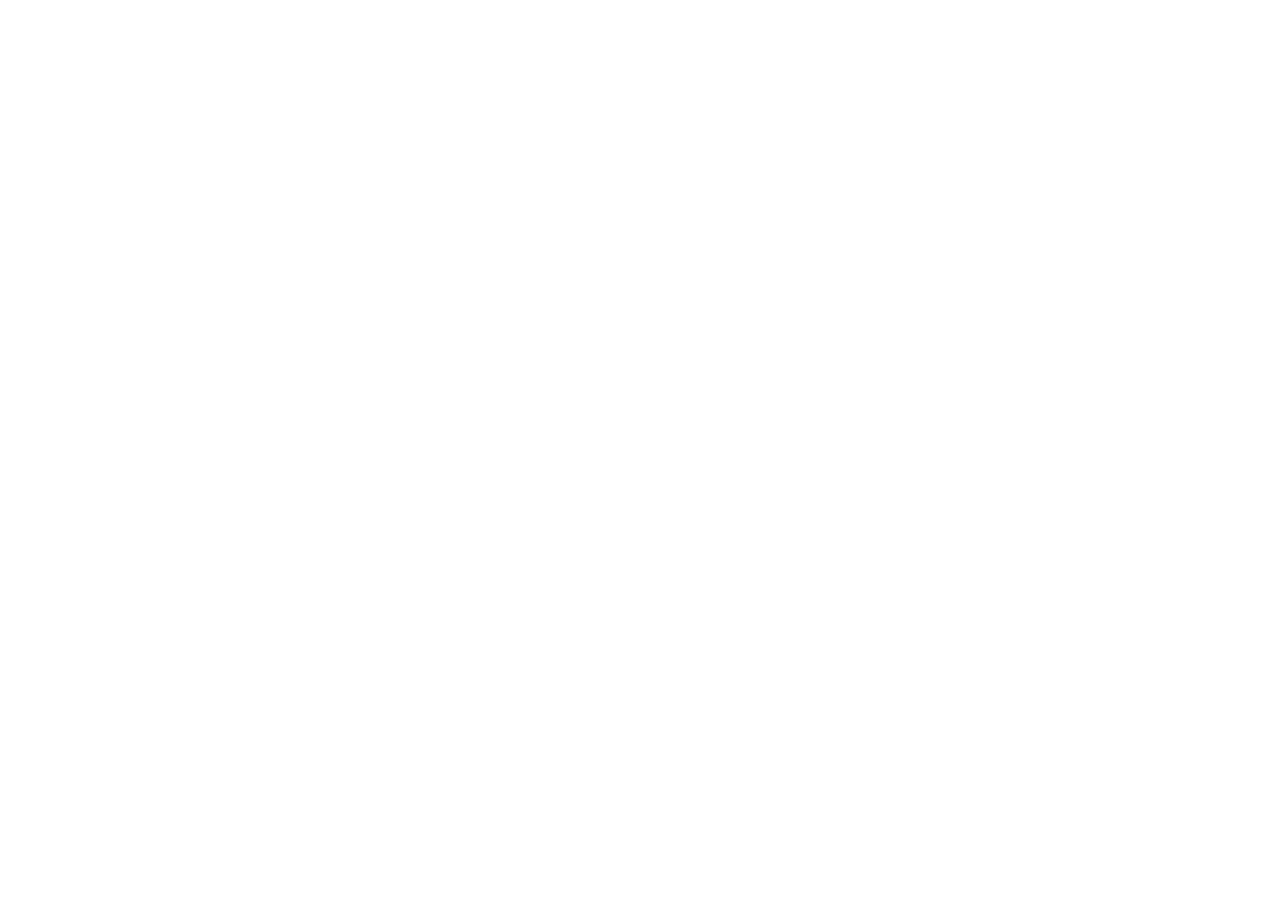
==== index.html @ adc669c1 "act" ====
<!DOCTYPE html>
<html lang="en">
<head>
    <meta charset="UTF-8">
    <meta name="viewport" content="width=device-width, initial-scale=1.0">
    <meta http-equiv="X-UA-Compatible" content="ie=edge">
    <title>Document</title>
</head>
<body>
    
</body>
</html>
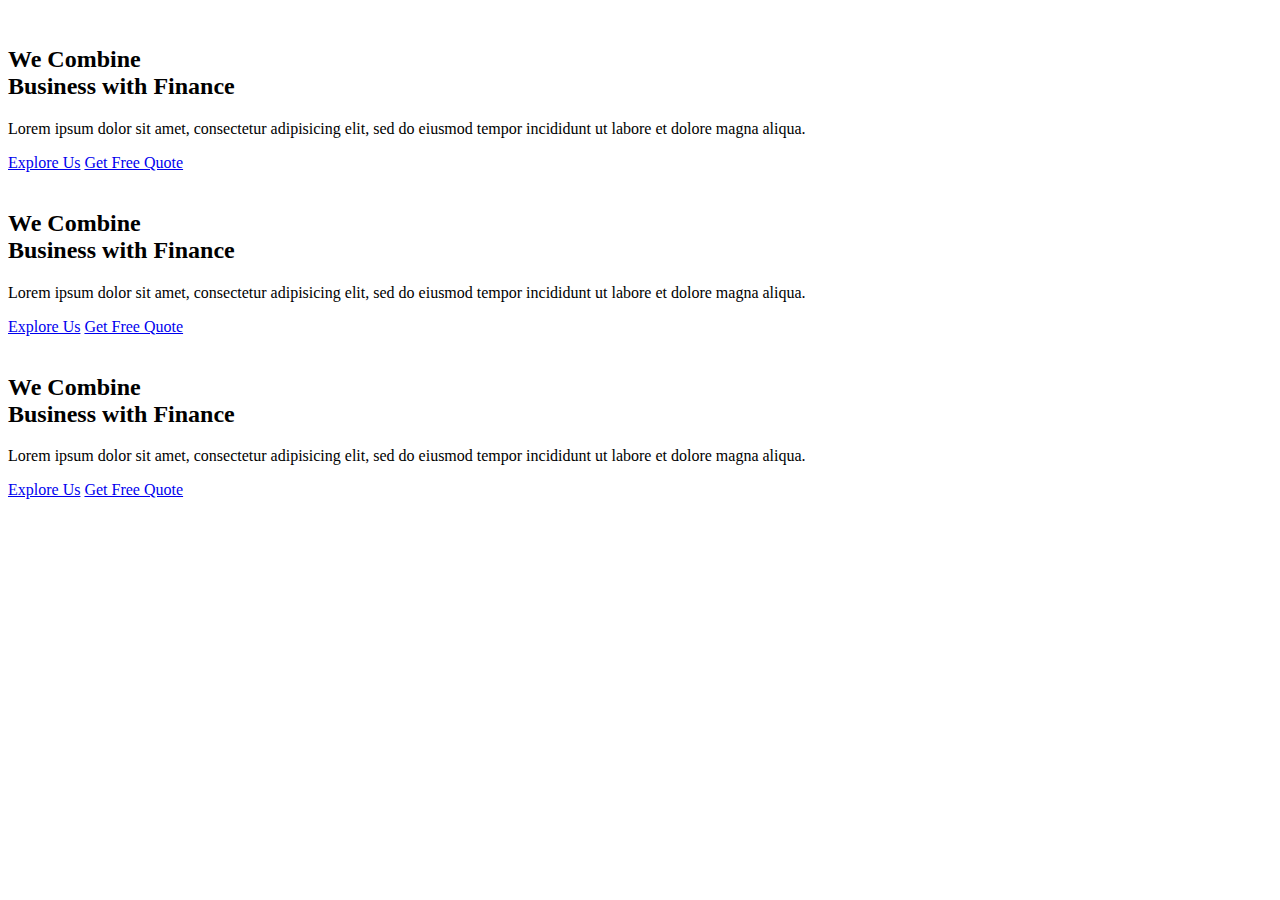
==== commit 7da65a5c: "Act" ====
--- a/index.html
+++ b/index.html
@@ -7,6 +7,59 @@
     <title>Document</title>
 </head>
 <body>
-    
+    <section class="home_banner_area">
+        <div class="swiper-container">
+            <div class="swiper-wrapper">
+                <div class="swiper-slide"><img src="img/slider/slider-1.jpg" alt="">
+                    <div class="slider_text_inner">
+                        <div class="container">
+                            <div class="row">
+                                <div class="col-lg-7">
+                                    <div class="slider_text">
+                                        <h2>We Combine <br />Business with Finance</h2>
+                                        <p>Lorem ipsum dolor sit amet, consectetur adipisicing elit, sed do eiusmod tempor incididunt ut labore et dolore magna aliqua.</p>
+                                        <a class="banner_btn" href="#">Explore Us</a>
+                                        <a class="banner_btn2" href="#">Get Free Quote</a>
+                                    </div>
+                                </div>
+                            </div>
+                        </div>
+                    </div>
+                </div>
+                <div class="swiper-slide"><img src="img/slider/slider-1.jpg" alt="">
+                    <div class="slider_text_inner">
+                        <div class="container">
+                            <div class="row">
+                                <div class="col-lg-7">
+                                    <div class="slider_text">
+                                        <h2>We Combine <br />Business with Finance</h2>
+                                        <p>Lorem ipsum dolor sit amet, consectetur adipisicing elit, sed do eiusmod tempor incididunt ut labore et dolore magna aliqua.</p>
+                                        <a class="banner_btn" href="#">Explore Us</a>
+                                        <a class="banner_btn2" href="#">Get Free Quote</a>
+                                    </div>
+                                </div>
+                            </div>
+                        </div>
+                    </div>
+                </div>
+                <div class="swiper-slide"><img src="img/slider/slider-1.jpg" alt="">
+                    <div class="slider_text_inner">
+                        <div class="container">
+                            <div class="row">
+                                <div class="col-lg-7">
+                                    <div class="slider_text">
+                                        <h2>We Combine <br />Business with Finance</h2>
+                                        <p>Lorem ipsum dolor sit amet, consectetur adipisicing elit, sed do eiusmod tempor incididunt ut labore et dolore magna aliqua.</p>
+                                        <a class="banner_btn" href="#">Explore Us</a>
+                                        <a class="banner_btn2" href="#">Get Free Quote</a>
+                                    </div>
+                                </div>
+                            </div>
+                        </div>
+                    </div>
+                </div>
+            </div>
+        </div>
+    </section>
 </body>
 </html>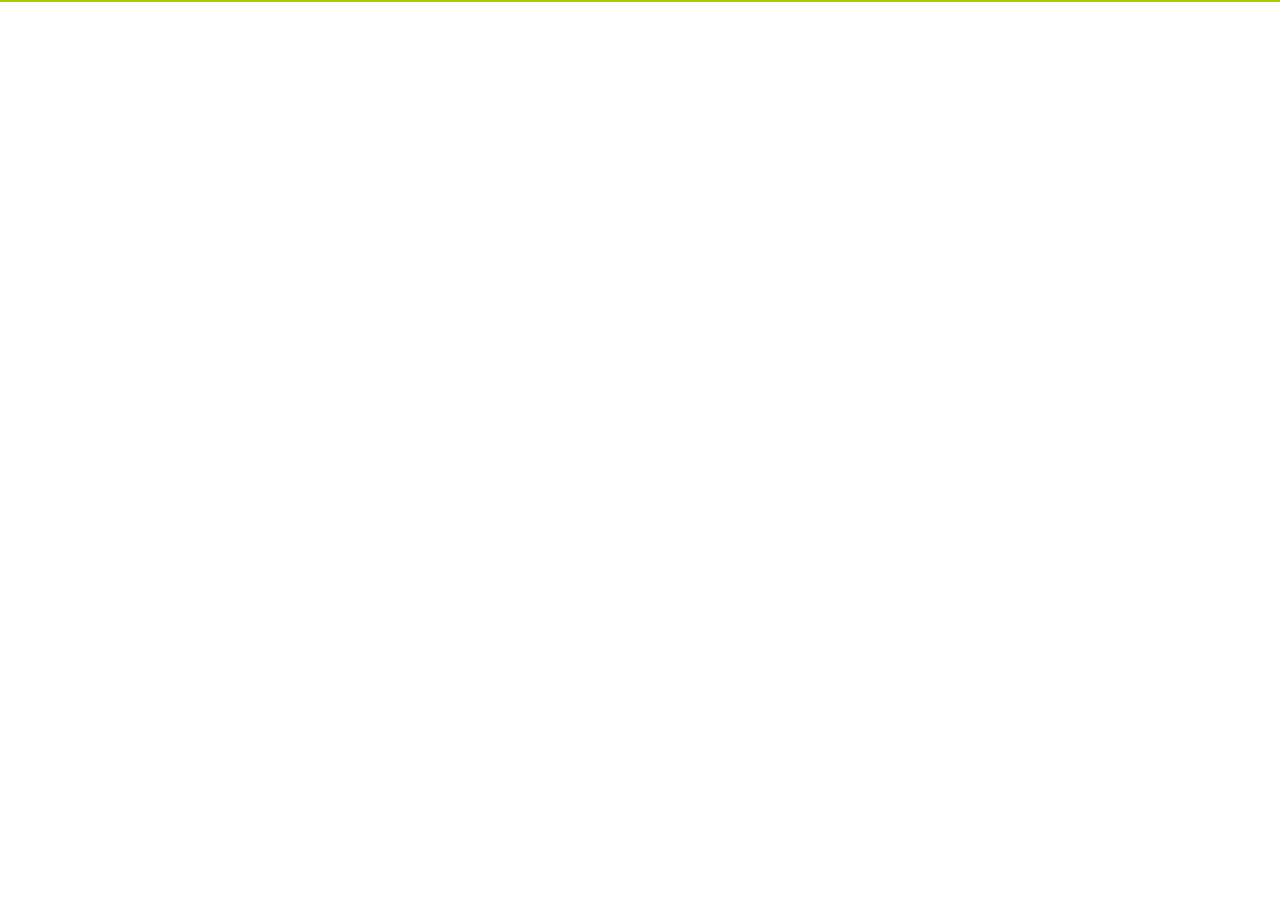
==== commit d934d086: "act" ====
--- a/index.html
+++ b/index.html
@@ -1,11 +1,23 @@
-<!DOCTYPE html>
+<!doctype html>
 <html lang="en">
-<head>
-    <meta charset="UTF-8">
-    <meta name="viewport" content="width=device-width, initial-scale=1.0">
-    <meta http-equiv="X-UA-Compatible" content="ie=edge">
-    <title>Document</title>
-</head>
+    <head>
+        <meta charset="utf-8">
+        <meta name="viewport" content="width=device-width, initial-scale=1, shrink-to-fit=no">
+        <link rel="icon" href="img/favicon.png" type="image/png">
+        <title>Landing</title>
+        <!-- Bootstrap CSS -->
+        <link rel="stylesheet" href="css/bootstrap.css">
+        <link rel="stylesheet" href="vendors/linericon/style.css">
+        <link rel="stylesheet" href="css/font-awesome.min.css">
+        <link rel="stylesheet" href="vendors/owl-carousel/owl.carousel.min.css">
+        <link rel="stylesheet" href="vendors/lightbox/simpleLightbox.css">
+        <link rel="stylesheet" href="vendors/nice-select/css/nice-select.css">
+        <link rel="stylesheet" href="vendors/animate-css/animate.css">
+        <link rel="stylesheet" href="vendors/swiper/css/swiper.min.css">
+        <!-- main css -->
+        <link rel="stylesheet" href="css/style.css">
+        <link rel="stylesheet" href="css/responsive.css">
+    </head>
 <body>
     <section class="home_banner_area">
         <div class="swiper-container">
@@ -62,4 +74,23 @@
         </div>
     </section>
 </body>
+<footer>
+
+</footer>
+        <script src="js/jquery-3.2.1.min.js"></script>
+        <script src="js/popper.js"></script>
+        <script src="js/bootstrap.min.js"></script>
+        <script src="js/stellar.js"></script>
+        <script src="vendors/lightbox/simpleLightbox.min.js"></script>
+        <script src="vendors/nice-select/js/jquery.nice-select.min.js"></script>
+        <script src="vendors/isotope/imagesloaded.pkgd.min.js"></script>
+        <script src="vendors/isotope/isotope-min.js"></script>
+        <script src="vendors/owl-carousel/owl.carousel.min.js"></script>
+        <script src="js/jquery.ajaxchimp.min.js"></script>
+        <script src="vendors/counter-up/jquery.waypoints.min.js"></script>
+        <script src="vendors/counter-up/jquery.counterup.js"></script>
+        <script src="js/mail-script.js"></script>
+        <script src="vendors/popup/jquery.magnific-popup.min.js"></script>
+        <script src="vendors/swiper/js/swiper.min.js"></script>
+        <script src="js/theme.js"></script>
 </html>--- a/vendors/linericon/style.css
+++ b/vendors/linericon/style.css
@@ -0,0 +1,536 @@
+@font-face {
+	font-family: 'Linearicons-Free';
+	src:url('fonts/Linearicons-Free.eot?w118d');
+	src:url('fonts/Linearicons-Free.eot?#iefixw118d') format('embedded-opentype'),
+		url('fonts/Linearicons-Free.woff2?w118d') format('woff2'),
+		url('fonts/Linearicons-Free.woff?w118d') format('woff'),
+		url('fonts/Linearicons-Free.ttf?w118d') format('truetype'),
+		url('fonts/Linearicons-Free.svg?w118d#Linearicons-Free') format('svg');
+	font-weight: normal;
+	font-style: normal;
+}
+
+.lnr {
+	font-family: 'Linearicons-Free';
+	speak: none;
+	font-style: normal;
+	font-weight: normal;
+	font-variant: normal;
+	text-transform: none;
+	line-height: 1;
+
+	/* Better Font Rendering =========== */
+	-webkit-font-smoothing: antialiased;
+	-moz-osx-font-smoothing: grayscale;
+}
+
+.lnr-home:before {
+	content: "\e800";
+}
+.lnr-apartment:before {
+	content: "\e801";
+}
+.lnr-pencil:before {
+	content: "\e802";
+}
+.lnr-magic-wand:before {
+	content: "\e803";
+}
+.lnr-drop:before {
+	content: "\e804";
+}
+.lnr-lighter:before {
+	content: "\e805";
+}
+.lnr-poop:before {
+	content: "\e806";
+}
+.lnr-sun:before {
+	content: "\e807";
+}
+.lnr-moon:before {
+	content: "\e808";
+}
+.lnr-cloud:before {
+	content: "\e809";
+}
+.lnr-cloud-upload:before {
+	content: "\e80a";
+}
+.lnr-cloud-download:before {
+	content: "\e80b";
+}
+.lnr-cloud-sync:before {
+	content: "\e80c";
+}
+.lnr-cloud-check:before {
+	content: "\e80d";
+}
+.lnr-database:before {
+	content: "\e80e";
+}
+.lnr-lock:before {
+	content: "\e80f";
+}
+.lnr-cog:before {
+	content: "\e810";
+}
+.lnr-trash:before {
+	content: "\e811";
+}
+.lnr-dice:before {
+	content: "\e812";
+}
+.lnr-heart:before {
+	content: "\e813";
+}
+.lnr-star:before {
+	content: "\e814";
+}
+.lnr-star-half:before {
+	content: "\e815";
+}
+.lnr-star-empty:before {
+	content: "\e816";
+}
+.lnr-flag:before {
+	content: "\e817";
+}
+.lnr-envelope:before {
+	content: "\e818";
+}
+.lnr-paperclip:before {
+	content: "\e819";
+}
+.lnr-inbox:before {
+	content: "\e81a";
+}
+.lnr-eye:before {
+	content: "\e81b";
+}
+.lnr-printer:before {
+	content: "\e81c";
+}
+.lnr-file-empty:before {
+	content: "\e81d";
+}
+.lnr-file-add:before {
+	content: "\e81e";
+}
+.lnr-enter:before {
+	content: "\e81f";
+}
+.lnr-exit:before {
+	content: "\e820";
+}
+.lnr-graduation-hat:before {
+	content: "\e821";
+}
+.lnr-license:before {
+	content: "\e822";
+}
+.lnr-music-note:before {
+	content: "\e823";
+}
+.lnr-film-play:before {
+	content: "\e824";
+}
+.lnr-camera-video:before {
+	content: "\e825";
+}
+.lnr-camera:before {
+	content: "\e826";
+}
+.lnr-picture:before {
+	content: "\e827";
+}
+.lnr-book:before {
+	content: "\e828";
+}
+.lnr-bookmark:before {
+	content: "\e829";
+}
+.lnr-user:before {
+	content: "\e82a";
+}
+.lnr-users:before {
+	content: "\e82b";
+}
+.lnr-shirt:before {
+	content: "\e82c";
+}
+.lnr-store:before {
+	content: "\e82d";
+}
+.lnr-cart:before {
+	content: "\e82e";
+}
+.lnr-tag:before {
+	content: "\e82f";
+}
+.lnr-phone-handset:before {
+	content: "\e830";
+}
+.lnr-phone:before {
+	content: "\e831";
+}
+.lnr-pushpin:before {
+	content: "\e832";
+}
+.lnr-map-marker:before {
+	content: "\e833";
+}
+.lnr-map:before {
+	content: "\e834";
+}
+.lnr-location:before {
+	content: "\e835";
+}
+.lnr-calendar-full:before {
+	content: "\e836";
+}
+.lnr-keyboard:before {
+	content: "\e837";
+}
+.lnr-spell-check:before {
+	content: "\e838";
+}
+.lnr-screen:before {
+	content: "\e839";
+}
+.lnr-smartphone:before {
+	content: "\e83a";
+}
+.lnr-tablet:before {
+	content: "\e83b";
+}
+.lnr-laptop:before {
+	content: "\e83c";
+}
+.lnr-laptop-phone:before {
+	content: "\e83d";
+}
+.lnr-power-switch:before {
+	content: "\e83e";
+}
+.lnr-bubble:before {
+	content: "\e83f";
+}
+.lnr-heart-pulse:before {
+	content: "\e840";
+}
+.lnr-construction:before {
+	content: "\e841";
+}
+.lnr-pie-chart:before {
+	content: "\e842";
+}
+.lnr-chart-bars:before {
+	content: "\e843";
+}
+.lnr-gift:before {
+	content: "\e844";
+}
+.lnr-diamond:before {
+	content: "\e845";
+}
+.lnr-linearicons:before {
+	content: "\e846";
+}
+.lnr-dinner:before {
+	content: "\e847";
+}
+.lnr-coffee-cup:before {
+	content: "\e848";
+}
+.lnr-leaf:before {
+	content: "\e849";
+}
+.lnr-paw:before {
+	content: "\e84a";
+}
+.lnr-rocket:before {
+	content: "\e84b";
+}
+.lnr-briefcase:before {
+	content: "\e84c";
+}
+.lnr-bus:before {
+	content: "\e84d";
+}
+.lnr-car:before {
+	content: "\e84e";
+}
+.lnr-train:before {
+	content: "\e84f";
+}
+.lnr-bicycle:before {
+	content: "\e850";
+}
+.lnr-wheelchair:before {
+	content: "\e851";
+}
+.lnr-select:before {
+	content: "\e852";
+}
+.lnr-earth:before {
+	content: "\e853";
+}
+.lnr-smile:before {
+	content: "\e854";
+}
+.lnr-sad:before {
+	content: "\e855";
+}
+.lnr-neutral:before {
+	content: "\e856";
+}
+.lnr-mustache:before {
+	content: "\e857";
+}
+.lnr-alarm:before {
+	content: "\e858";
+}
+.lnr-bullhorn:before {
+	content: "\e859";
+}
+.lnr-volume-high:before {
+	content: "\e85a";
+}
+.lnr-volume-medium:before {
+	content: "\e85b";
+}
+.lnr-volume-low:before {
+	content: "\e85c";
+}
+.lnr-volume:before {
+	content: "\e85d";
+}
+.lnr-mic:before {
+	content: "\e85e";
+}
+.lnr-hourglass:before {
+	content: "\e85f";
+}
+.lnr-undo:before {
+	content: "\e860";
+}
+.lnr-redo:before {
+	content: "\e861";
+}
+.lnr-sync:before {
+	content: "\e862";
+}
+.lnr-history:before {
+	content: "\e863";
+}
+.lnr-clock:before {
+	content: "\e864";
+}
+.lnr-download:before {
+	content: "\e865";
+}
+.lnr-upload:before {
+	content: "\e866";
+}
+.lnr-enter-down:before {
+	content: "\e867";
+}
+.lnr-exit-up:before {
+	content: "\e868";
+}
+.lnr-bug:before {
+	content: "\e869";
+}
+.lnr-code:before {
+	content: "\e86a";
+}
+.lnr-link:before {
+	content: "\e86b";
+}
+.lnr-unlink:before {
+	content: "\e86c";
+}
+.lnr-thumbs-up:before {
+	content: "\e86d";
+}
+.lnr-thumbs-down:before {
+	content: "\e86e";
+}
+.lnr-magnifier:before {
+	content: "\e86f";
+}
+.lnr-cross:before {
+	content: "\e870";
+}
+.lnr-menu:before {
+	content: "\e871";
+}
+.lnr-list:before {
+	content: "\e872";
+}
+.lnr-chevron-up:before {
+	content: "\e873";
+}
+.lnr-chevron-down:before {
+	content: "\e874";
+}
+.lnr-chevron-left:before {
+	content: "\e875";
+}
+.lnr-chevron-right:before {
+	content: "\e876";
+}
+.lnr-arrow-up:before {
+	content: "\e877";
+}
+.lnr-arrow-down:before {
+	content: "\e878";
+}
+.lnr-arrow-left:before {
+	content: "\e879";
+}
+.lnr-arrow-right:before {
+	content: "\e87a";
+}
+.lnr-move:before {
+	content: "\e87b";
+}
+.lnr-warning:before {
+	content: "\e87c";
+}
+.lnr-question-circle:before {
+	content: "\e87d";
+}
+.lnr-menu-circle:before {
+	content: "\e87e";
+}
+.lnr-checkmark-circle:before {
+	content: "\e87f";
+}
+.lnr-cross-circle:before {
+	content: "\e880";
+}
+.lnr-plus-circle:before {
+	content: "\e881";
+}
+.lnr-circle-minus:before {
+	content: "\e882";
+}
+.lnr-arrow-up-circle:before {
+	content: "\e883";
+}
+.lnr-arrow-down-circle:before {
+	content: "\e884";
+}
+.lnr-arrow-left-circle:before {
+	content: "\e885";
+}
+.lnr-arrow-right-circle:before {
+	content: "\e886";
+}
+.lnr-chevron-up-circle:before {
+	content: "\e887";
+}
+.lnr-chevron-down-circle:before {
+	content: "\e888";
+}
+.lnr-chevron-left-circle:before {
+	content: "\e889";
+}
+.lnr-chevron-right-circle:before {
+	content: "\e88a";
+}
+.lnr-crop:before {
+	content: "\e88b";
+}
+.lnr-frame-expand:before {
+	content: "\e88c";
+}
+.lnr-frame-contract:before {
+	content: "\e88d";
+}
+.lnr-layers:before {
+	content: "\e88e";
+}
+.lnr-funnel:before {
+	content: "\e88f";
+}
+.lnr-text-format:before {
+	content: "\e890";
+}
+.lnr-text-format-remove:before {
+	content: "\e891";
+}
+.lnr-text-size:before {
+	content: "\e892";
+}
+.lnr-bold:before {
+	content: "\e893";
+}
+.lnr-italic:before {
+	content: "\e894";
+}
+.lnr-underline:before {
+	content: "\e895";
+}
+.lnr-strikethrough:before {
+	content: "\e896";
+}
+.lnr-highlight:before {
+	content: "\e897";
+}
+.lnr-text-align-left:before {
+	content: "\e898";
+}
+.lnr-text-align-center:before {
+	content: "\e899";
+}
+.lnr-text-align-right:before {
+	content: "\e89a";
+}
+.lnr-text-align-justify:before {
+	content: "\e89b";
+}
+.lnr-line-spacing:before {
+	content: "\e89c";
+}
+.lnr-indent-increase:before {
+	content: "\e89d";
+}
+.lnr-indent-decrease:before {
+	content: "\e89e";
+}
+.lnr-pilcrow:before {
+	content: "\e89f";
+}
+.lnr-direction-ltr:before {
+	content: "\e8a0";
+}
+.lnr-direction-rtl:before {
+	content: "\e8a1";
+}
+.lnr-page-break:before {
+	content: "\e8a2";
+}
+.lnr-sort-alpha-asc:before {
+	content: "\e8a3";
+}
+.lnr-sort-amount-asc:before {
+	content: "\e8a4";
+}
+.lnr-hand:before {
+	content: "\e8a5";
+}
+.lnr-pointer-up:before {
+	content: "\e8a6";
+}
+.lnr-pointer-right:before {
+	content: "\e8a7";
+}
+.lnr-pointer-down:before {
+	content: "\e8a8";
+}
+.lnr-pointer-left:before {
+	content: "\e8a9";
+}
--- a/vendors/lightbox/simpleLightbox.css
+++ b/vendors/lightbox/simpleLightbox.css
@@ -0,0 +1,296 @@
+.slbOverlay, .slbWrapOuter, .slbWrap {
+  position: fixed;
+  top: 0;
+  right: 0;
+  bottom: 0;
+  left: 0;
+}
+
+.slbOverlay {
+  overflow: hidden;
+  z-index: 2000;
+  background-color: #000;
+  opacity: 0.7;
+  filter: alpha(opacity=70);
+  -webkit-animation: slbOverlay 0.5s;
+  -moz-animation: slbOverlay 0.5s;
+  animation: slbOverlay 0.5s;
+}
+
+.slbWrapOuter {
+  overflow-x: hidden;
+  overflow-y: auto;
+  z-index: 2010;
+}
+
+.slbWrap {
+  position: absolute;
+  text-align: center;
+}
+
+.slbWrap:before {
+  content: "";
+  display: inline-block;
+  height: 100%;
+  vertical-align: middle;
+}
+
+.slbContentOuter {
+  display: inline-block;
+  vertical-align: middle;
+  margin: 0px auto;
+  padding: 0 1em;
+  box-sizing: border-box;
+  z-index: 2020;
+  text-align: left;
+  max-width: 100%;
+}
+
+.slbContentEl .slbContentOuter {
+  padding: 5em 1em;
+}
+
+.slbContent {
+  position: relative;
+}
+
+.slbContentEl .slbContent {
+  -webkit-animation: slbEnter 0.3s;
+  -moz-animation: slbEnter 0.3s;
+  animation: slbEnter 0.3s;
+  background-color: #fff;
+  box-shadow: 0 0.2em 1em rgba(0, 0, 0, 0.4);
+}
+
+.slbImageWrap {
+  -webkit-animation: slbEnter 0.3s;
+  -moz-animation: slbEnter 0.3s;
+  animation: slbEnter 0.3s;
+  position: relative;
+}
+
+.slbImageWrap:after {
+  content: "";
+  position: absolute;
+  left: 0;
+  right: 0;
+  top: 5em;
+  bottom: 5em;
+  display: block;
+  z-index: -1;
+  box-shadow: 0 0.2em 1em rgba(0, 0, 0, 0.6);
+  background-color: #FFF;
+}
+
+.slbImage {
+  width: auto;
+  max-width: 100%;
+  height: auto;
+  display: block;
+  line-height: 0;
+  box-sizing: border-box;
+  padding: 5em 0;
+  margin: 0 auto;
+}
+
+.slbCaption {
+  display: inline-block;
+  max-width: 100%;
+  overflow: hidden;
+  text-overflow: ellipsis;
+  white-space: nowrap;
+  word-wrap: normal;
+  font-size: 1.4em;
+  position: absolute;
+  left: 0;
+  right: 0;
+  bottom: 0;
+  padding: 0.71429em 0;
+  color: #fff;
+  color: rgba(255, 255, 255, 0.7);
+  text-align: center;
+}
+
+.slbCloseBtn, .slbArrow {
+  margin: 0;
+  padding: 0;
+  border: 0;
+  cursor: pointer;
+  background: none;
+}
+
+.slbCloseBtn::-moz-focus-inner, .slbArrow::-moz-focus-inner {
+  padding: 0;
+  border: 0;
+}
+
+.slbCloseBtn:hover, .slbArrow:hover {
+  opacity: 0.5;
+}
+
+.slbCloseBtn:active, .slbArrow:active {
+  opacity: 0.8;
+}
+
+.slbCloseBtn {
+  -webkit-animation: slbEnter 0.3s;
+  -moz-animation: slbEnter 0.3s;
+  animation: slbEnter 0.3s;
+  font-size: 3em;
+  width: 1.66667em;
+  height: 1.66667em;
+  line-height: 1.66667em;
+  position: absolute;
+  right: -0.33333em;
+  top: 0;
+  color: #fff;
+  color: rgba(255, 255, 255, 0.7);
+  text-align: center;
+    outline: none;
+    box-shadow: none;
+}
+
+.slbLoading .slbCloseBtn {
+  display: none;
+}
+
+.slbLoadingText {
+  font-size: 1.4em;
+  color: #fff;
+  color: rgba(255, 255, 255, 0.9);
+}
+
+.slbArrows {
+  position: fixed;
+  top: 50%;
+  left: 0;
+  right: 0;
+}
+
+.slbLoading .slbArrows {
+  display: none;
+}
+
+.slbArrow {
+  position: absolute;
+  top: 50%;
+  margin-top: -5em;
+  width: 5em;
+  height: 10em;
+  opacity: 0.7;
+  text-indent: -999em;
+  overflow: hidden;
+    outline: none;
+    box-shadow: none;
+}
+
+.slbArrow:before {
+  content: "";
+  position: absolute;
+  top: 50%;
+  left: 50%;
+  margin: -0.8em 0 0 -0.8em;
+  border: 0.8em solid transparent;
+}
+
+.slbArrow.next {
+  right: 0;
+}
+
+.slbArrow.next:before {
+  border-left-color: #fff;
+}
+
+.slbArrow.prev {
+  left: 0;
+}
+
+.slbArrow.prev:before {
+  border-right-color: #fff;
+}
+
+.slbIframeCont {
+  width: 80em;
+  height: 0;
+  overflow: hidden;
+  padding-top: 56.25%;
+  margin: 5em 0;
+}
+
+.slbIframe {
+  position: absolute;
+  top: 0;
+  left: 0;
+  width: 100%;
+  height: 100%;
+  box-shadow: 0 0.2em 1em rgba(0, 0, 0, 0.6);
+  background: #000;
+}
+
+@-webkit-keyframes slbOverlay {
+  from {
+    opacity: 0;
+  }
+  to {
+    opacity: 0.7;
+  }
+}
+
+@-moz-keyframes slbOverlay {
+  from {
+    opacity: 0;
+  }
+  to {
+    opacity: 0.7;
+  }
+}
+
+@keyframes slbOverlay {
+  from {
+    opacity: 0;
+  }
+  to {
+    opacity: 0.7;
+  }
+}
+
+@-webkit-keyframes slbEnter {
+  from {
+    opacity: 0;
+    -webkit-transform: translate3d(0, -1em, 0);
+  }
+  to {
+    opacity: 1;
+    -webkit-transform: translate3d(0, 0, 0);
+  }
+}
+
+@-moz-keyframes slbEnter {
+  from {
+    opacity: 0;
+    -moz-transform: translate3d(0, -1em, 0);
+  }
+  to {
+    opacity: 1;
+    -moz-transform: translate3d(0, 0, 0);
+  }
+}
+
+@keyframes slbEnter {
+  from {
+    opacity: 0;
+    -webkit-transform: translate3d(0, -1em, 0);
+    -moz-transform: translate3d(0, -1em, 0);
+    -ms-transform: translate3d(0, -1em, 0);
+    -o-transform: translate3d(0, -1em, 0);
+    transform: translate3d(0, -1em, 0);
+  }
+  to {
+    opacity: 1;
+    -webkit-transform: translate3d(0, 0, 0);
+    -moz-transform: translate3d(0, 0, 0);
+    -ms-transform: translate3d(0, 0, 0);
+    -o-transform: translate3d(0, 0, 0);
+    transform: translate3d(0, 0, 0);
+  }
+}
--- a/vendors/nice-select/css/nice-select.css
+++ b/vendors/nice-select/css/nice-select.css
@@ -0,0 +1,138 @@
+.nice-select {
+  -webkit-tap-highlight-color: transparent;
+  background-color: #fff;
+  border-radius: 5px;
+  border: solid 1px #e8e8e8;
+  box-sizing: border-box;
+  clear: both;
+  cursor: pointer;
+  display: block;
+  float: left;
+  font-family: inherit;
+  font-size: 14px;
+  font-weight: normal;
+  height: 42px;
+  line-height: 40px;
+  outline: none;
+  padding-left: 18px;
+  padding-right: 30px;
+  position: relative;
+  text-align: left !important;
+  -webkit-transition: all 0.2s ease-in-out;
+  transition: all 0.2s ease-in-out;
+  -webkit-user-select: none;
+     -moz-user-select: none;
+      -ms-user-select: none;
+          user-select: none;
+  white-space: nowrap;
+  width: auto; }
+  .nice-select:hover {
+    border-color: #dbdbdb; }
+  .nice-select:active, .nice-select.open, .nice-select:focus {
+    border-color: #999; }
+  .nice-select:after {
+    border-bottom: 2px solid #999;
+    border-right: 2px solid #999;
+    content: '';
+    display: block;
+    height: 5px;
+    margin-top: -4px;
+    pointer-events: none;
+    position: absolute;
+    right: 12px;
+    top: 50%;
+    -webkit-transform-origin: 66% 66%;
+        -ms-transform-origin: 66% 66%;
+            transform-origin: 66% 66%;
+    -webkit-transform: rotate(45deg);
+        -ms-transform: rotate(45deg);
+            transform: rotate(45deg);
+    -webkit-transition: all 0.15s ease-in-out;
+    transition: all 0.15s ease-in-out;
+    width: 5px; }
+  .nice-select.open:after {
+    -webkit-transform: rotate(-135deg);
+        -ms-transform: rotate(-135deg);
+            transform: rotate(-135deg); }
+  .nice-select.open .list {
+    opacity: 1;
+    pointer-events: auto;
+    -webkit-transform: scale(1) translateY(0);
+        -ms-transform: scale(1) translateY(0);
+            transform: scale(1) translateY(0); }
+  .nice-select.disabled {
+    border-color: #ededed;
+    color: #999;
+    pointer-events: none; }
+    .nice-select.disabled:after {
+      border-color: #cccccc; }
+  .nice-select.wide {
+    width: 100%; }
+    .nice-select.wide .list {
+      left: 0 !important;
+      right: 0 !important; }
+  .nice-select.right {
+    float: right; }
+    .nice-select.right .list {
+      left: auto;
+      right: 0; }
+  .nice-select.small {
+    font-size: 12px;
+    height: 36px;
+    line-height: 34px; }
+    .nice-select.small:after {
+      height: 4px;
+      width: 4px; }
+    .nice-select.small .option {
+      line-height: 34px;
+      min-height: 34px; }
+  .nice-select .list {
+    background-color: #fff;
+    border-radius: 5px;
+    box-shadow: 0 0 0 1px rgba(68, 68, 68, 0.11);
+    box-sizing: border-box;
+    margin-top: 4px;
+    opacity: 0;
+    overflow: hidden;
+    padding: 0;
+    pointer-events: none;
+    position: absolute;
+    top: 100%;
+    left: 0;
+    -webkit-transform-origin: 50% 0;
+        -ms-transform-origin: 50% 0;
+            transform-origin: 50% 0;
+    -webkit-transform: scale(0.75) translateY(-21px);
+        -ms-transform: scale(0.75) translateY(-21px);
+            transform: scale(0.75) translateY(-21px);
+    -webkit-transition: all 0.2s cubic-bezier(0.5, 0, 0, 1.25), opacity 0.15s ease-out;
+    transition: all 0.2s cubic-bezier(0.5, 0, 0, 1.25), opacity 0.15s ease-out;
+    z-index: 9; }
+    .nice-select .list:hover .option:not(:hover) {
+      background-color: transparent !important; }
+  .nice-select .option {
+    cursor: pointer;
+    font-weight: 400;
+    line-height: 40px;
+    list-style: none;
+    min-height: 40px;
+    outline: none;
+    padding-left: 18px;
+    padding-right: 29px;
+    text-align: left;
+    -webkit-transition: all 0.2s;
+    transition: all 0.2s; }
+    .nice-select .option:hover, .nice-select .option.focus, .nice-select .option.selected.focus {
+      background-color: #f6f6f6; }
+    .nice-select .option.selected {
+      font-weight: bold; }
+    .nice-select .option.disabled {
+      background-color: transparent;
+      color: #999;
+      cursor: default; }
+
+.no-csspointerevents .nice-select .list {
+  display: none; }
+
+.no-csspointerevents .nice-select.open .list {
+  display: block; }
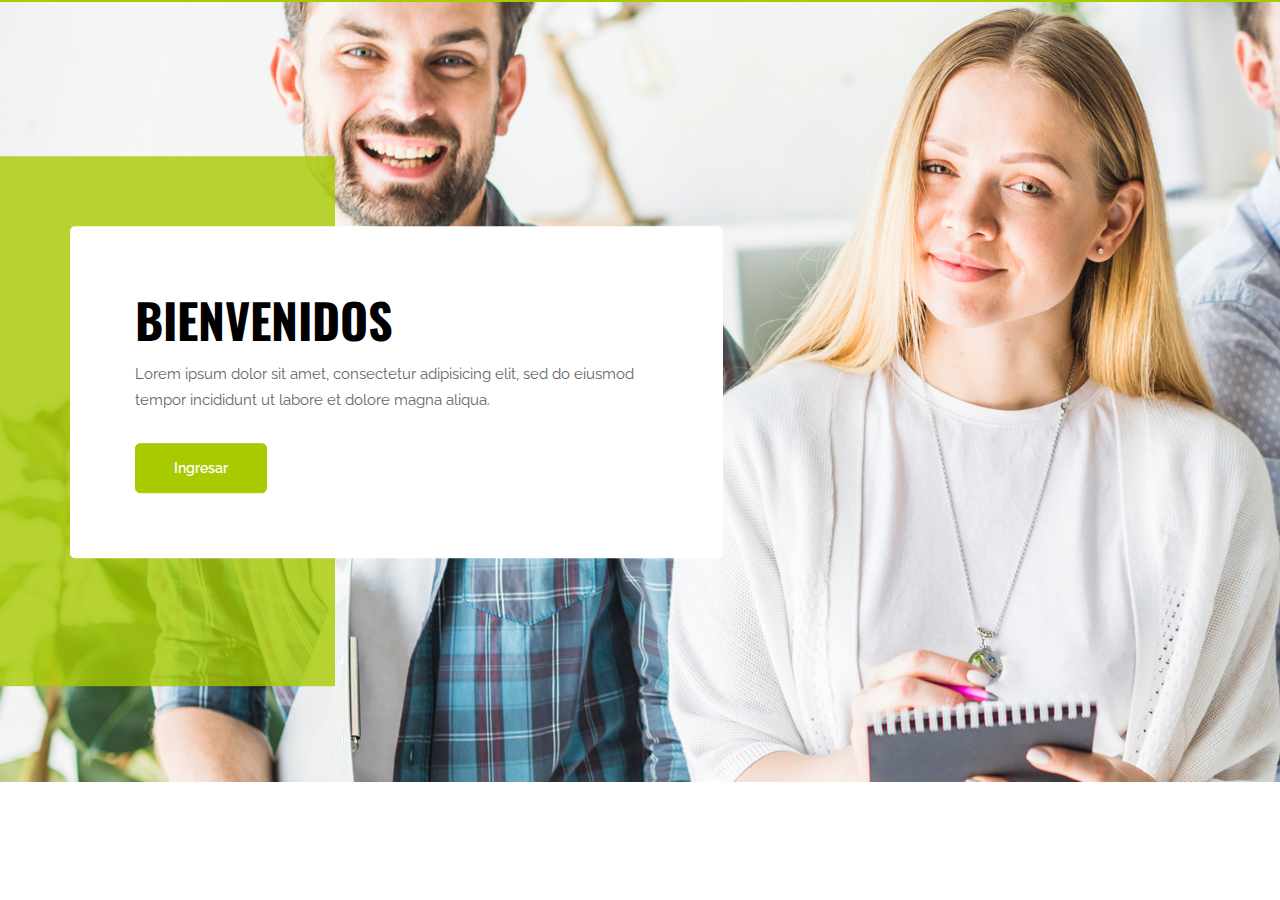
==== commit 048e5a82: "subiendo ultim" ====
--- a/index.html
+++ b/index.html
@@ -28,10 +28,9 @@
                             <div class="row">
                                 <div class="col-lg-7">
                                     <div class="slider_text">
-                                        <h2>We Combine <br />Business with Finance</h2>
+                                        <h2>BIENVENIDOS</h2>
                                         <p>Lorem ipsum dolor sit amet, consectetur adipisicing elit, sed do eiusmod tempor incididunt ut labore et dolore magna aliqua.</p>
-                                        <a class="banner_btn" href="#">Explore Us</a>
-                                        <a class="banner_btn2" href="#">Get Free Quote</a>
+                                        <a class="banner_btn" href="#">Ingresar</a>
                                     </div>
                                 </div>
                             </div>
@@ -77,20 +76,20 @@
 <footer>
 
 </footer>
-        <script src="js/jquery-3.2.1.min.js"></script>
-        <script src="js/popper.js"></script>
-        <script src="js/bootstrap.min.js"></script>
-        <script src="js/stellar.js"></script>
-        <script src="vendors/lightbox/simpleLightbox.min.js"></script>
-        <script src="vendors/nice-select/js/jquery.nice-select.min.js"></script>
-        <script src="vendors/isotope/imagesloaded.pkgd.min.js"></script>
-        <script src="vendors/isotope/isotope-min.js"></script>
-        <script src="vendors/owl-carousel/owl.carousel.min.js"></script>
-        <script src="js/jquery.ajaxchimp.min.js"></script>
-        <script src="vendors/counter-up/jquery.waypoints.min.js"></script>
-        <script src="vendors/counter-up/jquery.counterup.js"></script>
-        <script src="js/mail-script.js"></script>
-        <script src="vendors/popup/jquery.magnific-popup.min.js"></script>
-        <script src="vendors/swiper/js/swiper.min.js"></script>
-        <script src="js/theme.js"></script>
+<script src="js/jquery-3.2.1.min.js"></script>
+<script src="js/popper.js"></script>
+<script src="js/bootstrap.min.js"></script>
+<script src="js/stellar.js"></script>
+<script src="vendors/lightbox/simpleLightbox.min.js"></script>
+<script src="vendors/nice-select/js/jquery.nice-select.min.js"></script>
+<script src="vendors/isotope/imagesloaded.pkgd.min.js"></script>
+<script src="vendors/isotope/isotope-min.js"></script>
+<script src="vendors/owl-carousel/owl.carousel.min.js"></script>
+<script src="js/jquery.ajaxchimp.min.js"></script>
+<script src="vendors/counter-up/jquery.waypoints.min.js"></script>
+<script src="vendors/counter-up/jquery.counterup.js"></script>
+<script src="js/mail-script.js"></script>
+<script src="vendors/popup/jquery.magnific-popup.min.js"></script>
+<script src="vendors/swiper/js/swiper.min.js"></script>
+<script src="js/theme.js"></script>
 </html>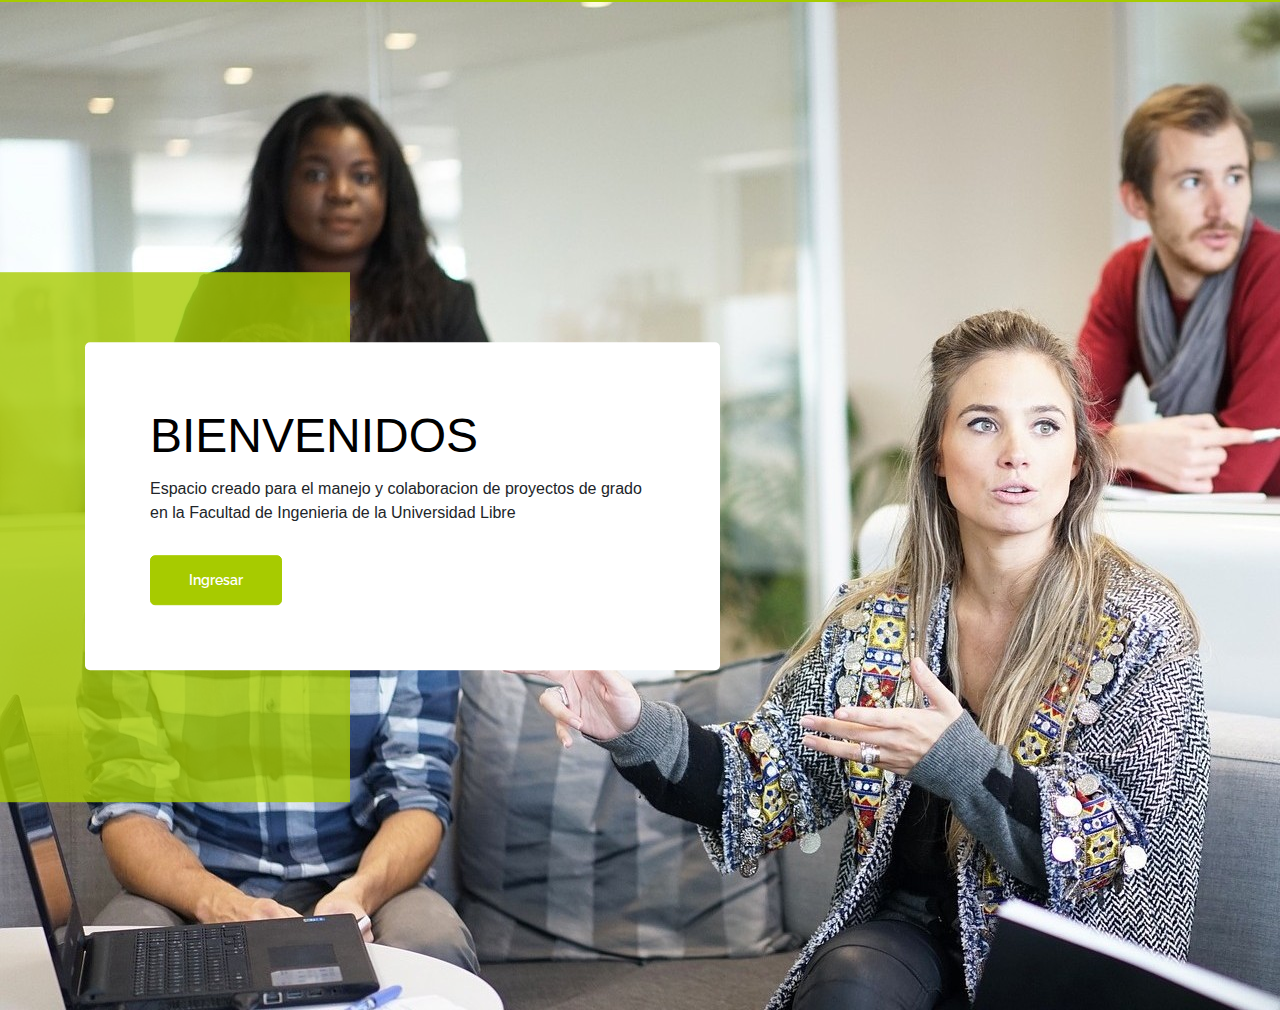
==== commit d60a6d63: "acte" ====
--- a/index.html
+++ b/index.html
@@ -5,16 +5,10 @@
         <meta name="viewport" content="width=device-width, initial-scale=1, shrink-to-fit=no">
         <link rel="icon" href="img/favicon.png" type="image/png">
         <title>Landing</title>
-        <!-- Bootstrap CSS -->
         <link rel="stylesheet" href="css/bootstrap.css">
-        <link rel="stylesheet" href="vendors/linericon/style.css">
         <link rel="stylesheet" href="css/font-awesome.min.css">
-        <link rel="stylesheet" href="vendors/owl-carousel/owl.carousel.min.css">
-        <link rel="stylesheet" href="vendors/lightbox/simpleLightbox.css">
-        <link rel="stylesheet" href="vendors/nice-select/css/nice-select.css">
         <link rel="stylesheet" href="vendors/animate-css/animate.css">
         <link rel="stylesheet" href="vendors/swiper/css/swiper.min.css">
-        <!-- main css -->
         <link rel="stylesheet" href="css/style.css">
         <link rel="stylesheet" href="css/responsive.css">
     </head>
@@ -22,14 +16,15 @@
     <section class="home_banner_area">
         <div class="swiper-container">
             <div class="swiper-wrapper">
-                <div class="swiper-slide"><img src="img/slider/slider-1.jpg" alt="">
+                <div class="swiper-slide">
+                    <img src="img/slider/slider1.jpg" alt="">
                     <div class="slider_text_inner">
                         <div class="container">
                             <div class="row">
                                 <div class="col-lg-7">
                                     <div class="slider_text">
                                         <h2>BIENVENIDOS</h2>
-                                        <p>Lorem ipsum dolor sit amet, consectetur adipisicing elit, sed do eiusmod tempor incididunt ut labore et dolore magna aliqua.</p>
+                                        <p>Espacio creado para el manejo y colaboracion de proyectos de grado en la Facultad de Ingenieria de la Universidad Libre</p>
                                         <a class="banner_btn" href="#">Ingresar</a>
                                     </div>
                                 </div>
@@ -37,32 +32,16 @@
                         </div>
                     </div>
                 </div>
-                <div class="swiper-slide"><img src="img/slider/slider-1.jpg" alt="">
+                <div class="swiper-slide">
+                    <img src="img/slider/slider1.jpg" alt="">
                     <div class="slider_text_inner">
                         <div class="container">
                             <div class="row">
                                 <div class="col-lg-7">
                                     <div class="slider_text">
-                                        <h2>We Combine <br />Business with Finance</h2>
-                                        <p>Lorem ipsum dolor sit amet, consectetur adipisicing elit, sed do eiusmod tempor incididunt ut labore et dolore magna aliqua.</p>
-                                        <a class="banner_btn" href="#">Explore Us</a>
-                                        <a class="banner_btn2" href="#">Get Free Quote</a>
-                                    </div>
-                                </div>
-                            </div>
-                        </div>
-                    </div>
-                </div>
-                <div class="swiper-slide"><img src="img/slider/slider-1.jpg" alt="">
-                    <div class="slider_text_inner">
-                        <div class="container">
-                            <div class="row">
-                                <div class="col-lg-7">
-                                    <div class="slider_text">
-                                        <h2>We Combine <br />Business with Finance</h2>
-                                        <p>Lorem ipsum dolor sit amet, consectetur adipisicing elit, sed do eiusmod tempor incididunt ut labore et dolore magna aliqua.</p>
-                                        <a class="banner_btn" href="#">Explore Us</a>
-                                        <a class="banner_btn2" href="#">Get Free Quote</a>
+                                        <h2>BIENVENIDOS</h2>
+                                        <p>Para comenzar con le proceso el estudiante debera haber cursado minimo el 60% de su pensum</p>
+                                        <a class="banner_btn" href="#">Ingresar</a>
                                     </div>
                                 </div>
                             </div>
@@ -73,22 +52,18 @@
         </div>
     </section>
 </body>
-<footer>
-
-</footer>
 <script src="js/jquery-3.2.1.min.js"></script>
 <script src="js/popper.js"></script>
 <script src="js/bootstrap.min.js"></script>
 <script src="js/stellar.js"></script>
+
 <script src="vendors/lightbox/simpleLightbox.min.js"></script>
 <script src="vendors/nice-select/js/jquery.nice-select.min.js"></script>
 <script src="vendors/isotope/imagesloaded.pkgd.min.js"></script>
 <script src="vendors/isotope/isotope-min.js"></script>
 <script src="vendors/owl-carousel/owl.carousel.min.js"></script>
-<script src="js/jquery.ajaxchimp.min.js"></script>
 <script src="vendors/counter-up/jquery.waypoints.min.js"></script>
 <script src="vendors/counter-up/jquery.counterup.js"></script>
-<script src="js/mail-script.js"></script>
 <script src="vendors/popup/jquery.magnific-popup.min.js"></script>
 <script src="vendors/swiper/js/swiper.min.js"></script>
 <script src="js/theme.js"></script>
--- a/css/style.css
+++ b/css/style.css
@@ -1,545 +1,27 @@
-/*----------------------------------------------------
-@File: Default Styles
-@Author: Rocky Ahmed
-@URL: http://wethemez.com
-Author E-mail: rockybd1995@gmail.com
-
-This file contains the styling for the actual theme, this
-is the file you need to edit to change the look of the
-theme.
----------------------------------------------------- */
-/*=====================================================================
-@Template Name: HostHub Construction 
-@Author: Rocky Ahmed
-@Developed By: Rocky Ahmed
-@Developer URL: http://rocky.wethemez.com
-Author E-mail: rockybd1995@gmail.com
-
-@Default Styles
-
-Table of Content:
-01/ Variables
-02/ predefin
-03/ header
-04/ button
-05/ banner
-06/ breadcrumb
-07/ about
-08/ team
-09/ project 
-10/ price 
-11/ team 
-12/ blog 
-13/ video  
-14/ features  
-15/ career  
-16/ contact 
-17/ footer
-
-=====================================================================*/
-/*----------------------------------------------------*/
-/*font Variables*/
-/*Color Variables*/
-/*=================== fonts ====================*/
+/*----------------------------------------------------
+
+Table of Content:
+01/ Variables
+02/ predefin
+03/ header
+04/ button
+05/ banner
+06/ breadcrumb
+07/ about
+08/ team
+09/ project 
+10/ price 
+11/ team 
+12/ blog 
+13/ video  
+14/ features  
+15/ career  
+16/ contact 
+17/ footer
+*/
 @import url("https://fonts.googleapis.com/css?family=Oswald:300,400,500,600,700|Raleway:300,400,500,600,700");
-/*---------------------------------------------------- */
-/*----------------------------------------------------*/
-.list {
-  list-style: none;
-  margin: 0px;
-  padding: 0px;
-}
-
-a {
-  text-decoration: none;
-  -webkit-transition: all 0.3s ease-in-out;
-  -o-transition: all 0.3s ease-in-out;
-  transition: all 0.3s ease-in-out;
-}
-
-a:hover, a:focus {
-  text-decoration: none;
-  outline: none;
-}
-
-.row.m0 {
-  margin: 0px;
-}
-
-body {
-  line-height: 26px;
-  font-size: 15px;
-  font-family: "Raleway", sans-serif;
-  font-weight: normal;
-  color: #666666;
-}
-
-h1, h2, h3, h4, h5, h6 {
-  font-family: "Oswald", sans-serif;
-  font-weight: bold;
-}
-
-button:focus {
-  outline: none;
-  -webkit-box-shadow: none;
-  box-shadow: none;
-}
-
-.p_120 {
-  padding-top: 120px;
-  padding-bottom: 120px;
-}
-
-.pad_top {
-  padding-top: 120px;
-}
-
-.mt-25 {
-  margin-top: 25px;
-}
-
-.p0 {
-  padding-left: 0px;
-  padding-right: 0px;
-}
-
-@media (min-width: 1200px) {
-  .container {
-    max-width: 1170px;
-  }
-}
-
-@media (min-width: 1620px) {
-  .box_1620 {
-    max-width: 1650px;
-    margin: auto;
-  }
-}
-
-@media (min-width: 1200px) {
-  .header_area.home_menu {
-    display: none;
-  }
-  .header_area.home_menu + section, .header_area.home_menu + row, .header_area.home_menu + div {
-    margin-top: 0px;
-  }
-}
-
-/* Main Title Area css
-============================================================================================ */
-.main_title {
-  text-align: left;
-  margin-bottom: 75px;
-}
-
-.main_title h2 {
-  font-family: "Raleway", sans-serif;
-  font-size: 36px;
-  color: #000000;
-  font-weight: 700;
-  margin-bottom: 15px;
-}
-
-.main_title p {
-  font-size: 16px;
-  font-family: "Raleway", sans-serif;
-  line-height: 26px;
-  color: #666666;
-  margin-bottom: 0px;
-  max-width: 690px;
-  font-weight: normal;
-}
-
-.main_title.white h2 {
-  color: #fff;
-}
-
-.main_title.white p {
-  color: #fff;
-  opacity: .6;
-}
-
-/* End Main Title Area css
-============================================================================================ */
-/*---------------------------------------------------- */
-/*----------------------------------------------------*/
-.header_area {
-  position: absolute;
-  width: 100%;
-  top: 0;
-  left: 0;
-  z-index: 99;
-  -webkit-transition: background 0.4s, all 0.3s linear;
-  -o-transition: background 0.4s, all 0.3s linear;
-  transition: background 0.4s, all 0.3s linear;
-}
-
-.header_area .menu_nav {
-  width: 100%;
-}
-
-.header_area .navbar {
-  background: transparent;
-  padding: 0px;
-  border: 0px;
-  border-radius: 0px;
-}
-
-.header_area .navbar .nav .nav-item {
-  margin-right: 45px;
-}
-
-.header_area .navbar .nav .nav-item .nav-link {
-  font: normal 13px/118px "Oswald", sans-serif;
-  text-transform: uppercase;
-  color: #000000;
-  padding: 0px;
-  display: inline-block;
-}
-
-.header_area .navbar .nav .nav-item .nav-link:after {
-  display: none;
-}
-
-.header_area .navbar .nav .nav-item:hover .nav-link, .header_area .navbar .nav .nav-item.active .nav-link {
-  color: #a7cb00;
-}
-
-.header_area .navbar .nav .nav-item.submenu {
-  position: relative;
-}
-
-.header_area .navbar .nav .nav-item.submenu ul {
-  border: none;
-  padding: 0px;
-  border-radius: 0px;
-  -webkit-box-shadow: none;
-  box-shadow: none;
-  margin: 0px;
-  background: #fff;
-  -webkit-box-shadow: 0px 3px 16px 0px rgba(0, 0, 0, 0.1);
-  box-shadow: 0px 3px 16px 0px rgba(0, 0, 0, 0.1);
-}
-
-@media (min-width: 992px) {
-  .header_area .navbar .nav .nav-item.submenu ul {
-    position: absolute;
-    top: 120%;
-    left: 0px;
-    min-width: 200px;
-    text-align: left;
-    opacity: 0;
-    -webkit-transition: all 300ms ease-in;
-    -o-transition: all 300ms ease-in;
-    transition: all 300ms ease-in;
-    visibility: hidden;
-    display: block;
-    border: none;
-    padding: 0px;
-    border-radius: 0px;
-  }
-}
-
-.header_area .navbar .nav .nav-item.submenu ul:before {
-  content: "";
-  width: 0;
-  height: 0;
-  border-style: solid;
-  border-width: 10px 10px 0 10px;
-  border-color: #eeeeee transparent transparent transparent;
-  position: absolute;
-  right: 24px;
-  top: 45px;
-  z-index: 3;
-  opacity: 0;
-  -webkit-transition: all 400ms linear;
-  -o-transition: all 400ms linear;
-  transition: all 400ms linear;
-}
-
-.header_area .navbar .nav .nav-item.submenu ul .nav-item {
-  display: block;
-  float: none;
-  margin-right: 0px;
-  border-bottom: 1px solid #ededed;
-  margin-left: 0px;
-  -webkit-transition: all 0.4s linear;
-  -o-transition: all 0.4s linear;
-  transition: all 0.4s linear;
-}
-
-.header_area .navbar .nav .nav-item.submenu ul .nav-item .nav-link {
-  line-height: 45px;
-  color: #000000;
-  padding: 0px 30px;
-  -webkit-transition: all 150ms linear;
-  -o-transition: all 150ms linear;
-  transition: all 150ms linear;
-  display: block;
-  margin-right: 0px;
-}
-
-.header_area .navbar .nav .nav-item.submenu ul .nav-item:last-child {
-  border-bottom: none;
-}
-
-.header_area .navbar .nav .nav-item.submenu ul .nav-item:hover .nav-link {
-  background: #a7cb00;
-  color: #fff;
-}
-
-@media (min-width: 992px) {
-  .header_area .navbar .nav .nav-item.submenu:hover ul {
-    visibility: visible;
-    opacity: 1;
-    top: 100%;
-  }
-}
-
-.header_area .navbar .nav .nav-item.submenu:hover ul .nav-item {
-  margin-top: 0px;
-}
-
-.header_area .navbar .nav .nav-item:last-child {
-  margin-right: 0px;
-}
-
-.header_area .navbar .nav.navbar-nav.navbar-right {
-  max-width: 214px;
-  width: 100%;
-}
-
-.header_area .navbar .nav.navbar-nav.navbar-right li {
-  margin-right: 25px;
-}
-
-.header_area .navbar .nav.navbar-nav.navbar-right li a {
-  color: #dddddd;
-  font-size: 16px;
-}
-
-.header_area .navbar .nav.navbar-nav.navbar-right li a:hover {
-  color: #a7cb00;
-}
-
-.header_area .navbar .nav.navbar-nav.navbar-right li:last-child {
-  margin-right: 0px;
-  margin-left: 45px;
-}
-
-.header_area .navbar .nav.navbar-nav.navbar-right li:last-child a {
-  color: #000000;
-  font-size: 12px;
-}
-
-.header_area + section, .header_area + row, .header_area + div {
-  margin-top: 118px;
-}
-
-.header_area.navbar_fixed .main_menu {
-  position: fixed;
-  width: 100%;
-  top: -70px;
-  left: 0;
-  right: 0;
-  background: #fff;
-  -webkit-transform: translateY(70px);
-  -ms-transform: translateY(70px);
-  transform: translateY(70px);
-  -webkit-transition: background 500ms ease, -webkit-transform 500ms ease;
-  transition: background 500ms ease, -webkit-transform 500ms ease;
-  -o-transition: transform 500ms ease, background 500ms ease;
-  transition: transform 500ms ease, background 500ms ease;
-  transition: transform 500ms ease, background 500ms ease, -webkit-transform 500ms ease;
-  -webkit-transition: transform 500ms ease, background 500ms ease;
-  -webkit-box-shadow: 0px 3px 16px 0px rgba(0, 0, 0, 0.1);
-  box-shadow: 0px 3px 16px 0px rgba(0, 0, 0, 0.1);
-}
-
-.header_area.navbar_fixed .main_menu .navbar .nav .nav-item .nav-link {
-  line-height: 70px;
-}
-
-.top_menu {
-  background: #ec9d5f;
-}
-
-.top_menu .float-left a {
-  line-height: 40px;
-  display: inline-block;
-  color: #fff;
-  font-family: "Raleway", sans-serif;
-  text-transform: uppercase;
-  font-size: 12px;
-  margin-right: 50px;
-  -webkit-transition: all 300ms linear 0s;
-  -o-transition: all 300ms linear 0s;
-  transition: all 300ms linear 0s;
-}
-
-.top_menu .float-left a:last-child {
-  margin-right: 0px;
-}
-
-.top_menu .float-left a:hover {
-  color: #a7cb00;
-}
-
-.top_menu .float-right .pur_btn {
-  background: #a7cb00;
-  color: #fff;
-  font-family: "Raleway", sans-serif;
-  line-height: 40px;
-  display: block;
-  padding: 0px 40px;
-  font-weight: 500;
-  font-size: 12px;
-}
-
-/*---------------------------------------------------- */
-/*----------------------------------------------------*/
-/* Home Banner Area css
-============================================================================================ */
-.blog_banner {
-  min-height: 780px;
-  position: relative;
-  z-index: 1;
-  overflow: hidden;
-  margin-bottom: 0px;
-}
-
-.blog_banner .banner_inner {
-  background: #04091e;
-  position: relative;
-  overflow: hidden;
-  width: 100%;
-  min-height: 780px;
-  z-index: 1;
-}
-
-.blog_banner .banner_inner .overlay {
-  background: url(../img/banner/banner-2.jpg) no-repeat scroll center center;
-  opacity: .5;
-  height: 125%;
-  position: absolute;
-  left: 0px;
-  top: 0px;
-  width: 100%;
-  z-index: -1;
-}
-
-.blog_banner .banner_inner .blog_b_text {
-  max-width: 700px;
-  margin: auto;
-  color: #fff;
-  margin-top: 40px;
-}
-
-.blog_banner .banner_inner .blog_b_text h2 {
-  font-size: 60px;
-  font-weight: 500;
-  font-family: "Raleway", sans-serif;
-  line-height: 66px;
-  margin-bottom: 15px;
-}
-
-.blog_banner .banner_inner .blog_b_text p {
-  font-size: 16px;
-  margin-bottom: 35px;
-}
-
-.blog_banner .banner_inner .blog_b_text .white_bg_btn {
-  line-height: 42px;
-  padding: 0px 45px;
-}
-
-.banner_box {
-  max-width: 1620px;
-  margin: auto;
-}
-
-.banner_area {
-  position: relative;
-  z-index: 1;
-  background: url(../img/banner/banner.jpg) no-repeat scroll center center;
-  background-size: cover;
-}
-
-.banner_area .banner_inner {
-  position: relative;
-  overflow: hidden;
-  width: 100%;
-  z-index: 1;
-  padding-top: 80px;
-  padding-bottom: 80px;
-}
-
-.banner_area .banner_inner .banner_content {
-  max-width: 655px;
-  background: #fff;
-  padding: 50px 65px;
-  position: relative;
-  border-radius: 5px;
-}
-
-.banner_area .banner_inner .banner_content:before {
-  content: "";
-  width: 313px;
-  height: 216px;
-  background: rgba(167, 203, 0, 0.8);
-  position: absolute;
-  left: -50px;
-  top: -30px;
-  z-index: -1;
-}
-
-.banner_area .banner_inner .banner_content h2 {
-  color: #000000;
-  font-size: 36px;
-  margin-bottom: 0px;
-  display: inline-block;
-  text-transform: uppercase;
-}
-
-.banner_area .banner_inner .banner_content .page_link {
-  display: inline-block;
-  float: right;
-  padding-top: 10px;
-}
-
-.banner_area .banner_inner .banner_content .page_link a {
-  font-size: 14px;
-  color: #666666;
-  font-family: "Raleway", sans-serif;
-  margin-right: 32px;
-  font-weight: 300;
-  position: relative;
-  text-transform: uppercase;
-}
-
-.banner_area .banner_inner .banner_content .page_link a:before {
-  content: "\f0da";
-  font: normal normal normal 14px/1 FontAwesome;
-  position: absolute;
-  right: -25px;
-  top: 50%;
-  -webkit-transform: translateY(-50%);
-  -ms-transform: translateY(-50%);
-  transform: translateY(-50%);
-}
-
-.banner_area .banner_inner .banner_content .page_link a:last-child {
-  margin-right: 0px;
-}
-
-.banner_area .banner_inner .banner_content .page_link a:last-child:before {
-  display: none;
-}
-
-/* End Home Banner Area css
-============================================================================================ */
-/*---------------------------------------------------- */
-/*----------------------------------------------------*/
+
+
 /* Home Blog Area css
 ============================================================================================ */
 .home_blog_area .col-lg-3 {
@@ -615,7 +97,7 @@
   width: 100%;
   left: 0px;
   height: 3px;
-  background: rgba(255, 255, 255, 0.5);
+  background: rgba(182, 0, 0, 0.5);
 }
 
 .causes_item .causes_img .c_parcent span {
@@ -1884,7 +1366,7 @@
 }
 
 .primary {
-  background: #52c5fd;
+  background: #B60000  ;
 }
 
 .primary:before {
@@ -3422,55 +2904,6 @@
   background: #a7cb00;
   border-color: #a7cb00;
 }
-
-/* Main Blog Banner Button Area css
-============================================================================================ */
-.white_bg_btn {
-  background: #fff;
-  display: inline-block;
-  color: #000000;
-  line-height: 40px;
-  padding: 0px 28px;
-  font-size: 14px;
-  font-family: "Raleway", sans-serif;
-  font-weight: 600;
-  text-transform: uppercase;
-  -webkit-transition: all 300ms linear 0s;
-  -o-transition: all 300ms linear 0s;
-  transition: all 300ms linear 0s;
-  border: none;
-}
-
-.white_bg_btn:hover {
-  background: #a7cb00;
-  color: #fff;
-}
-
-/* End Main Blog Banner Button Area css
-============================================================================================ */
-.blog_btn {
-  border: 1px solid #eeeeee;
-  background: #f9f9ff;
-  padding: 0px 32px;
-  font-size: 13px;
-  font-weight: 500;
-  font-family: "Raleway", sans-serif;
-  border-radius: 5px;
-  color: #000000;
-  line-height: 34px;
-  display: inline-block;
-}
-
-.blog_btn:hover {
-  background: #a7cb00;
-  border-color: #a7cb00;
-  color: #fff;
-}
-
-/* End Main Button Area css
-============================================================================================ */
-/*---------------------------------------------------- */
-/*----------------------------------------------------*/
 /* Home Slider Area css
 ============================================================================================ */
 .home_banner_area {
@@ -3538,533 +2971,3 @@
 
 /* End Home Slider Area css
 ============================================================================================ */
-/*---------------------------------------------------- */
-/*----------------------------------------------------*/
-/* Main Button Area css
-============================================================================================ */
-.mission_area {
-  overflow: hidden;
-}
-
-.mission_area .left_img {
-  overflow: hidden;
-}
-
-.mission_area .col-lg-6 {
-  vertical-align: middle;
-  -ms-flex-item-align: center;
-  align-self: center;
-}
-
-.mission_slider {
-  max-width: 400px;
-  margin-left: 130px;
-}
-
-.mission_slider .owl-prev {
-  margin-top: -20px;
-}
-
-.mission_slider .owl-next {
-  margin-top: 20px;
-}
-
-.mission_slider .owl-prev, .mission_slider .owl-next {
-  position: absolute;
-  right: -200px;
-  top: 50%;
-  -webkit-transform: translateY(-50%);
-  -ms-transform: translateY(-50%);
-  transform: translateY(-50%);
-  font-size: 40px;
-  color: #e6e6e6;
-  -webkit-transition: all 300ms linear 0s;
-  -o-transition: all 300ms linear 0s;
-  transition: all 300ms linear 0s;
-  cursor: pointer;
-}
-
-.mission_slider .owl-prev:hover, .mission_slider .owl-next:hover {
-  color: #000000;
-}
-
-.mission_text {
-  text-align: center;
-  margin-bottom: 70px;
-  max-width: 400px;
-}
-
-.mission_text h4 {
-  color: #000000;
-  text-transform: uppercase;
-  margin-bottom: 20px;
-  font-size: 24px;
-}
-
-.mission_text p {
-  margin-bottom: 0px;
-}
-
-.mission_text:last-child {
-  margin-bottom: 0px;
-}
-
-.success_area {
-  overflow: hidden;
-}
-
-.success_area .success_img {
-  overflow: hidden;
-}
-
-.success_area .col-lg-6 {
-  vertical-align: middle;
-  -ms-flex-item-align: center;
-  align-self: center;
-}
-
-.success_area .mission_text {
-  float: right;
-  margin-right: 130px;
-}
-
-.success_area .right_dir .mission_text {
-  float: none;
-  margin-left: 130px;
-}
-
-/* End Main Button Area css
-============================================================================================ */
-/*---------------------------------------------------- */
-/*----------------------------------------------------*/
-/* Project Area css
-============================================================================================ */
-.project_area {
-  overflow: hidden;
-}
-
-.project_item {
-  position: relative;
-}
-
-.project_item:before {
-  content: "";
-  background: rgba(255, 255, 255, 0.8);
-  position: absolute;
-  left: 0px;
-  top: 0px;
-  width: 100%;
-  height: 100%;
-  opacity: 0;
-  -webkit-transition: all 300ms linear 0s;
-  -o-transition: all 300ms linear 0s;
-  transition: all 300ms linear 0s;
-}
-
-.project_item img {
-  width: 100%;
-}
-
-.project_item .hover_text {
-  position: absolute;
-  left: 0px;
-  width: 100%;
-  text-align: center;
-  bottom: 15px;
-  -webkit-transition: all 300ms linear 0s;
-  -o-transition: all 300ms linear 0s;
-  transition: all 300ms linear 0s;
-}
-
-.project_item .hover_text h4 {
-  color: #000000;
-  font-size: 24px;
-  line-height: 30px;
-  text-transform: uppercase;
-  margin-bottom: 10px;
-}
-
-.project_item .hover_text .cat a {
-  color: #000000;
-  margin-right: 8px;
-  font-size: 14px;
-  font-family: "Raleway", sans-serif;
-  position: relative;
-}
-
-.project_item .hover_text .cat a:before {
-  content: "/";
-  position: absolute;
-  right: -10px;
-  top: 50%;
-  -webkit-transform: translateY(-50%);
-  -ms-transform: translateY(-50%);
-  transform: translateY(-50%);
-}
-
-.project_item .hover_text .cat a:last-child {
-  margin-right: 0px;
-}
-
-.project_item .hover_text .cat a:last-child:before {
-  display: none;
-}
-
-.project_item .hover_text .main_btn {
-  line-height: 0px;
-  height: 0px;
-  opacity: 0;
-}
-
-.project_item:hover:before {
-  opacity: 1;
-}
-
-.project_item:hover .hover_text {
-  bottom: 35px;
-}
-
-.project_item:hover .hover_text .main_btn {
-  height: 100%;
-  line-height: 48px;
-  opacity: 1;
-  margin-top: 22px;
-}
-
-/* End Project Area css
-============================================================================================ */
-/* Estimate Area css
-============================================================================================ */
-.project_know_area {
-  background: #a7cb00;
-}
-
-.project_know_area h3 {
-  font-size: 36px;
-  text-transform: uppercase;
-  color: #fff;
-  margin-bottom: 12px;
-}
-
-.project_know_area p {
-  color: #fff;
-  max-width: 770px;
-  margin: auto;
-}
-
-.project_know_area .white_btn {
-  margin-top: 30px;
-}
-
-/* End Estimate Area css
-============================================================================================ */
-/* Portfolio Details Area css
-============================================================================================ */
-.portfolio_details_inner .row {
-  margin-bottom: 65px;
-}
-
-.portfolio_details_inner p {
-  margin-bottom: 30px;
-  font-size: 14px;
-}
-
-.portfolio_details_inner p:last-child {
-  margin-bottom: 0px;
-}
-
-.portfolio_details_inner .portfolio_right_text {
-  padding-left: 98px;
-}
-
-.portfolio_details_inner .portfolio_right_text h4 {
-  color: #000000;
-  font-size: 21px;
-  text-transform: uppercase;
-  margin-bottom: 18px;
-}
-
-.portfolio_details_inner .portfolio_right_text p {
-  margin-bottom: 25px;
-  font-size: 14px;
-}
-
-.portfolio_details_inner .portfolio_right_text .list li {
-  margin-bottom: 7px;
-  color: #666666;
-  font-weight: normal;
-  font-size: 14px;
-}
-
-.portfolio_details_inner .portfolio_right_text .list li span {
-  font-size: 14px;
-  color: #000000;
-  font-weight: bold;
-  width: 97px;
-  display: inline-block;
-}
-
-.portfolio_details_inner .portfolio_right_text .list li:last-child {
-  margin-bottom: 0px;
-}
-
-.portfolio_details_inner .portfolio_right_text .list li i {
-  color: #f1cd09;
-}
-
-.social_details {
-  margin-top: 50px;
-}
-
-.social_details li {
-  display: inline-block;
-  margin-right: 14px;
-}
-
-.social_details li a {
-  font-size: 14px;
-}
-
-.social_details li a i {
-  color: #000000 !important;
-}
-
-.social_details li a i:hover {
-  color: #a7cb00 !important;
-}
-
-.social_details li:last-child {
-  margin-right: 0px;
-}
-
-/* End Portfolio Details Area css
-============================================================================================ */
-/*---------------------------------------------------- */
-/*----------------------------------------------------*/
-/* Team Area css
-============================================================================================ */
-.team_item {
-  position: relative;
-}
-
-.team_item:before {
-  content: "";
-  background: url(../img/team/team-overlay.png) no-repeat;
-  background-size: cover;
-  position: absolute;
-  top: 0px;
-  left: 0px;
-  height: 100%;
-  width: 100%;
-}
-
-.team_item .hover_text {
-  position: absolute;
-  left: 0px;
-  bottom: 50px;
-  width: 100%;
-  text-align: center;
-  -webkit-transition: all 300ms linear 0s;
-  -o-transition: all 300ms linear 0s;
-  transition: all 300ms linear 0s;
-}
-
-.team_item .hover_text h4 {
-  font-size: 24px;
-  color: #000000;
-  text-transform: uppercase;
-  -webkit-transition: all 300ms linear 0s;
-  -o-transition: all 300ms linear 0s;
-  transition: all 300ms linear 0s;
-}
-
-.team_item .hover_text p {
-  color: #000000;
-  margin-bottom: 0px;
-  -webkit-transition: all 300ms linear 0s;
-  -o-transition: all 300ms linear 0s;
-  transition: all 300ms linear 0s;
-}
-
-.team_item .hover_text .list {
-  margin-top: 0px;
-  height: 0px;
-  overflow: hidden;
-  -webkit-transition: all 300ms linear 0s;
-  -o-transition: all 300ms linear 0s;
-  transition: all 300ms linear 0s;
-  opacity: 0;
-}
-
-.team_item .hover_text .list li {
-  display: inline-block;
-  margin-right: 4px;
-}
-
-.team_item .hover_text .list li a {
-  display: inline-block;
-  width: 30px;
-  height: 30px;
-  background: #e9ebee;
-  text-align: center;
-  color: #000000;
-  line-height: 30px;
-}
-
-.team_item .hover_text .list li:last-child {
-  margin-right: 0px;
-}
-
-.team_item .hover_text .list li:hover a {
-  background: #a7cb00;
-  color: #fff;
-}
-
-.team_item:hover .list {
-  height: 30px;
-  overflow: visible;
-  opacity: 1;
-  margin-top: 25px;
-  -webkit-transition: all 300ms linear 0s;
-  -o-transition: all 300ms linear 0s;
-  transition: all 300ms linear 0s;
-}
-
-/* End Team Area css
-============================================================================================ */
-/*---------------------------------------------------- */
-/*----------------------------------------------------*/
-/*============== footer-area css ===============*/
-.footer-area {
-  background: #f9f9ff;
-  padding-top: 120px;
-}
-
-.single-footer-widget p {
-  margin-bottom: 0px;
-  font-size: 14px;
-}
-
-.single-footer-widget ul li a {
-  line-height: 25px;
-  display: inline-block;
-  color: #777;
-  -webkit-transition: all 0.3s linear;
-  -o-transition: all 0.3s linear;
-  transition: all 0.3s linear;
-  margin-bottom: 13px;
-  font-size: 14px;
-}
-
-.single-footer-widget ul li a:hover {
-  color: #a7cb00;
-}
-
-.single-footer-widget .instafeed {
-  margin-left: -5px;
-  margin-right: -5px;
-}
-
-.single-footer-widget .instafeed li {
-  margin: 5px;
-}
-
-.single-footer-widget .subscribe_form {
-  padding-top: 25px;
-}
-
-.single-footer-widget .input-group {
-  display: block !important;
-}
-
-.single-footer-widget input {
-  width: 100%;
-  border: 1px solid #eeeeee;
-  font-size: 13px;
-  line-height: 30px;
-  padding-right: 40px;
-  height: 40px;
-  color: #999999;
-  background: #fff;
-  padding-left: 20px;
-}
-
-.single-footer-widget input.placeholder {
-  color: #999999;
-}
-
-.single-footer-widget input:-moz-placeholder {
-  color: #999999;
-}
-
-.single-footer-widget input::-moz-placeholder {
-  color: #999999;
-}
-
-.single-footer-widget input::-webkit-input-placeholder {
-  color: #999999;
-}
-
-.single-footer-widget input:focus {
-  outline: none;
-}
-
-.single-footer-widget .sub-btn {
-  background: #a7cb00;
-  color: #fff;
-  font-weight: 300;
-  border-radius: 0;
-  line-height: 34px;
-  padding: 4px 11px 0px;
-  cursor: pointer;
-  position: absolute;
-  right: 0px;
-  top: 0px;
-}
-
-.footer_title {
-  font-size: 20px;
-  line-height: 24px;
-  font-weight: 500;
-  color: #000000;
-  margin-bottom: 28px;
-  text-transform: uppercase;
-}
-
-.border_line {
-  width: 100%;
-  height: 1px;
-  background: #eeeeee;
-  margin-top: 100px;
-}
-
-.footer-bottom {
-  padding-top: 25px;
-  padding-bottom: 25px;
-}
-
-.footer-bottom .footer-text a {
-  color: #a7cb00;
-}
-
-.footer-bottom .footer-social {
-  text-align: right;
-}
-
-.footer-bottom .footer-social a {
-  font-size: 18px;
-  line-height: 30px;
-  color: #191919;
-  margin-left: 25px;
-  -webkit-transition: all 0.3s linear;
-  -o-transition: all 0.3s linear;
-  transition: all 0.3s linear;
-}
-
-.footer-bottom .footer-social a:hover {
-  color: #a7cb00;
-}
-
-/*---------------------------------------------------- */
-
-/*# sourceMappingURL=style.css.map */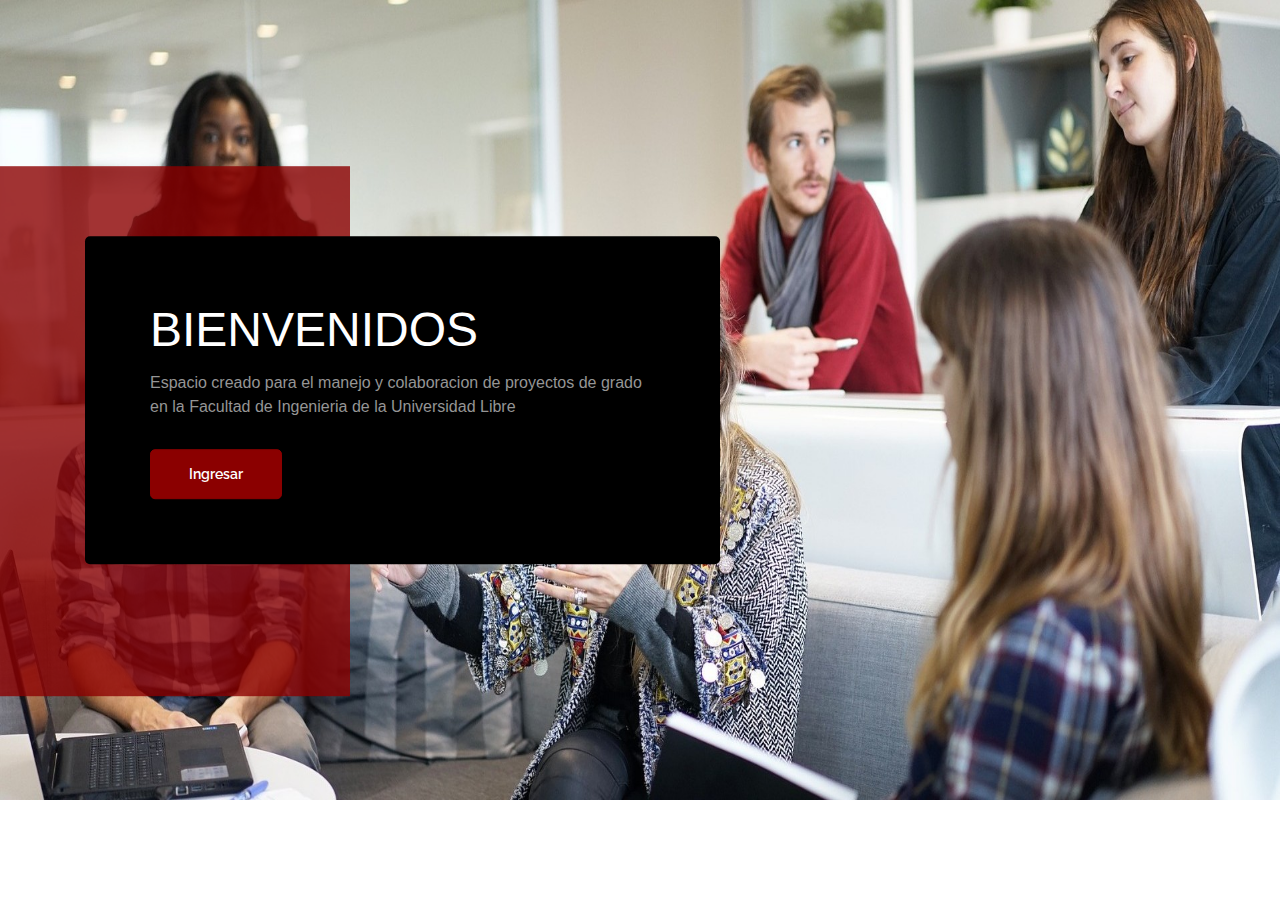
==== commit d91a34f9: "terminado""" ====
--- a/index.html
+++ b/index.html
@@ -56,15 +56,6 @@
 <script src="js/popper.js"></script>
 <script src="js/bootstrap.min.js"></script>
 <script src="js/stellar.js"></script>
-
-<script src="vendors/lightbox/simpleLightbox.min.js"></script>
-<script src="vendors/nice-select/js/jquery.nice-select.min.js"></script>
-<script src="vendors/isotope/imagesloaded.pkgd.min.js"></script>
-<script src="vendors/isotope/isotope-min.js"></script>
-<script src="vendors/owl-carousel/owl.carousel.min.js"></script>
-<script src="vendors/counter-up/jquery.waypoints.min.js"></script>
-<script src="vendors/counter-up/jquery.counterup.js"></script>
-<script src="vendors/popup/jquery.magnific-popup.min.js"></script>
 <script src="vendors/swiper/js/swiper.min.js"></script>
 <script src="js/theme.js"></script>
 </html>--- a/css/style.css
+++ b/css/style.css
@@ -1,2874 +1,13 @@
-/*----------------------------------------------------
 
-Table of Content:
-01/ Variables
-02/ predefin
-03/ header
-04/ button
-05/ banner
-06/ breadcrumb
-07/ about
-08/ team
-09/ project 
-10/ price 
-11/ team 
-12/ blog 
-13/ video  
-14/ features  
-15/ career  
-16/ contact 
-17/ footer
-*/
 @import url("https://fonts.googleapis.com/css?family=Oswald:300,400,500,600,700|Raleway:300,400,500,600,700");
-
-
-/* Home Blog Area css
-============================================================================================ */
-.home_blog_area .col-lg-3 {
-  vertical-align: middle;
-  -ms-flex-item-align: center;
-  align-self: center;
-}
-
-.h_blog_img img {
-  width: 100%;
-}
-
-.h_blog_text {
-  padding: 0px 65px;
-}
-
-.h_blog_text .cat {
-  font-size: 13px;
-  font-weight: 300;
-  font-family: "Raleway", sans-serif;
-  color: #000000;
-  margin-bottom: 8px;
-  display: block;
-}
-
-.h_blog_text h4 {
-  text-transform: uppercase;
-  color: #000000;
-  font-size: 24px;
-  margin-bottom: 15px;
-}
-
-.h_blog_text p {
-  margin-bottom: 0px;
-}
-
-/* End Home Blog Area css
-============================================================================================ */
-/* Causes Area css
-============================================================================================ */
-.causes_slider .owl-dots {
-  text-align: center;
-  margin-top: 80px;
-}
-
-.causes_slider .owl-dots .owl-dot {
-  height: 14px;
-  width: 14px;
-  background: #eeeeee;
-  display: inline-block;
-  margin-right: 7px;
-}
-
-.causes_slider .owl-dots .owl-dot:last-child {
-  margin-right: 0px;
-}
-
-.causes_slider .owl-dots .owl-dot.active {
-  background: #a7cb00;
-}
-
-.causes_item {
-  background: #fff;
-}
-
-.causes_item .causes_img {
-  position: relative;
-}
-
-.causes_item .causes_img .c_parcent {
-  position: absolute;
-  bottom: 0px;
-  width: 100%;
-  left: 0px;
-  height: 3px;
-  background: rgba(182, 0, 0, 0.5);
-}
-
-.causes_item .causes_img .c_parcent span {
-  width: 70%;
-  height: 3px;
-  background: #a7cb00;
-  position: absolute;
-  left: 0px;
-  bottom: 0px;
-}
-
-.causes_item .causes_img .c_parcent span:before {
-  content: "75%";
-  position: absolute;
-  right: -10px;
-  bottom: 0px;
-  background: #a7cb00;
-  color: #fff;
-  padding: 0px 5px;
-}
-
-.causes_item .causes_text {
-  padding: 30px 35px 40px 30px;
-}
-
-.causes_item .causes_text h4 {
-  color: #000000;
-  font-family: "Raleway", sans-serif;
-  font-size: 18px;
-  font-weight: 600;
-  margin-bottom: 15px;
-  cursor: pointer;
-}
-
-.causes_item .causes_text h4:hover {
-  color: #a7cb00;
-}
-
-.causes_item .causes_text p {
-  font-size: 14px;
-  line-height: 24px;
-  color: #666666;
-  font-weight: 300;
-  margin-bottom: 0px;
-}
-
-.causes_item .causes_bottom a {
-  width: 50%;
-  border: 1px solid #a7cb00;
-  text-align: center;
-  float: left;
-  line-height: 50px;
-  background: #a7cb00;
-  color: #fff;
-  font-family: "Raleway", sans-serif;
-  font-size: 14px;
-  font-weight: 500;
-}
-
-.causes_item .causes_bottom a + a {
-  border-color: #eeeeee;
-  background: #fff;
-  font-size: 14px;
-  color: #000000;
-}
-
-/* End Causes Area css
-============================================================================================ */
-/*================= latest_blog_area css =============*/
-.latest_blog_area {
-  background: #f9f9ff;
-}
-
-.single-recent-blog-post {
-  margin-bottom: 30px;
-}
-
-.single-recent-blog-post .thumb {
-  overflow: hidden;
-}
-
-.single-recent-blog-post .thumb img {
-  -webkit-transition: all 0.7s linear;
-  -o-transition: all 0.7s linear;
-  transition: all 0.7s linear;
-}
-
-.single-recent-blog-post .details {
-  padding-top: 30px;
-}
-
-.single-recent-blog-post .details .sec_h4 {
-  line-height: 24px;
-  padding: 10px 0px 13px;
-  -webkit-transition: all 0.3s linear;
-  -o-transition: all 0.3s linear;
-  transition: all 0.3s linear;
-}
-
-.single-recent-blog-post .details .sec_h4:hover {
-  color: #666666;
-}
-
-.single-recent-blog-post .date {
-  font-size: 14px;
-  line-height: 24px;
-  font-weight: 400;
-}
-
-.single-recent-blog-post:hover img {
-  -webkit-transform: scale(1.23) rotate(10deg);
-  -ms-transform: scale(1.23) rotate(10deg);
-  transform: scale(1.23) rotate(10deg);
-}
-
-.tags .tag_btn {
-  font-size: 12px;
-  font-weight: 500;
-  line-height: 20px;
-  border: 1px solid #eeeeee;
-  display: inline-block;
-  padding: 1px 18px;
-  text-align: center;
-  color: #000000;
-}
-
-.tags .tag_btn:before {
-  background: #a7cb00;
-}
-
-.tags .tag_btn + .tag_btn {
-  margin-left: 2px;
-}
-
-/*========= blog_categorie_area css ===========*/
-.blog_categorie_area {
-  padding-top: 80px;
-  padding-bottom: 80px;
-}
-
-.categories_post {
-  position: relative;
-  text-align: center;
-  cursor: pointer;
-}
-
-.categories_post img {
-  max-width: 100%;
-}
-
-.categories_post .categories_details {
-  position: absolute;
-  top: 20px;
-  left: 20px;
-  right: 20px;
-  bottom: 20px;
-  background: rgba(34, 34, 34, 0.8);
-  color: #fff;
-  -webkit-transition: all 0.3s linear;
-  -o-transition: all 0.3s linear;
-  transition: all 0.3s linear;
-  display: -webkit-box;
-  display: -ms-flexbox;
-  display: flex;
-  -webkit-box-align: center;
-  -ms-flex-align: center;
-  align-items: center;
-  -webkit-box-pack: center;
-  -ms-flex-pack: center;
-  justify-content: center;
-}
-
-.categories_post .categories_details h5 {
-  margin-bottom: 0px;
-  font-size: 18px;
-  line-height: 26px;
-  text-transform: uppercase;
-  color: #fff;
-  position: relative;
-}
-
-.categories_post .categories_details p {
-  font-weight: 300;
-  font-size: 14px;
-  line-height: 26px;
-  margin-bottom: 0px;
-}
-
-.categories_post .categories_details .border_line {
-  margin: 10px 0px;
-  background: #fff;
-  width: 100%;
-  height: 1px;
-}
-
-.categories_post:hover .categories_details {
-  background: rgba(167, 203, 0, 0.85);
-}
-
-/*============ blog_left_sidebar css ==============*/
-.blog_item {
-  margin-bottom: 40px;
-}
-
-.blog_info {
-  padding-top: 30px;
-}
-
-.blog_info .post_tag {
-  padding-bottom: 20px;
-}
-
-.blog_info .post_tag a {
-  font: 300 14px/21px "Raleway", sans-serif;
-  color: #000000;
-}
-
-.blog_info .post_tag a:hover {
-  color: #666666;
-}
-
-.blog_info .post_tag a.active {
-  color: #a7cb00;
-}
-
-.blog_info .blog_meta li a {
-  font: 300 14px/20px "Raleway", sans-serif;
-  color: #777777;
-  vertical-align: middle;
-  padding-bottom: 12px;
-  display: inline-block;
-}
-
-.blog_info .blog_meta li a i {
-  color: #000000;
-  font-size: 16px;
-  font-weight: 600;
-  padding-left: 15px;
-  line-height: 20px;
-  vertical-align: middle;
-}
-
-.blog_info .blog_meta li a:hover {
-  color: #a7cb00;
-}
-
-.blog_post img {
-  max-width: 100%;
-}
-
-.blog_details {
-  padding-top: 20px;
-}
-
-.blog_details h2 {
-  font-size: 24px;
-  line-height: 36px;
-  color: #000000;
-  font-weight: 600;
-  -webkit-transition: all 0.3s linear;
-  -o-transition: all 0.3s linear;
-  transition: all 0.3s linear;
-}
-
-.blog_details h2:hover {
-  color: #a7cb00;
-}
-
-.blog_details p {
-  margin-bottom: 26px;
-}
-
-.view_btn {
-  font-size: 14px;
-  line-height: 36px;
-  display: inline-block;
-  color: #000000;
-  font-weight: 500;
-  padding: 0px 30px;
-  background: #fff;
-}
-
-.blog_right_sidebar {
-  border: 1px solid #eeeeee;
-  background: #fafaff;
-  padding: 30px;
-}
-
-.blog_right_sidebar .widget_title {
-  font-size: 18px;
-  line-height: 25px;
-  background: #a7cb00;
-  text-align: center;
-  color: #fff;
-  padding: 8px 0px;
-  margin-bottom: 30px;
-}
-
-.blog_right_sidebar .search_widget .input-group .form-control {
-  font-size: 14px;
-  line-height: 29px;
-  border: 0px;
-  width: 100%;
-  font-weight: 300;
-  color: #fff;
-  padding-left: 20px;
-  border-radius: 45px;
-  z-index: 0;
-  background: #a7cb00;
-}
-
-.blog_right_sidebar .search_widget .input-group .form-control.placeholder {
-  color: #fff;
-}
-
-.blog_right_sidebar .search_widget .input-group .form-control:-moz-placeholder {
-  color: #fff;
-}
-
-.blog_right_sidebar .search_widget .input-group .form-control::-moz-placeholder {
-  color: #fff;
-}
-
-.blog_right_sidebar .search_widget .input-group .form-control::-webkit-input-placeholder {
-  color: #fff;
-}
-
-.blog_right_sidebar .search_widget .input-group .form-control:focus {
-  -webkit-box-shadow: none;
-  box-shadow: none;
-}
-
-.blog_right_sidebar .search_widget .input-group .btn-default {
-  position: absolute;
-  right: 20px;
-  background: transparent;
-  border: 0px;
-  -webkit-box-shadow: none;
-  box-shadow: none;
-  font-size: 14px;
-  color: #fff;
-  padding: 0px;
-  top: 50%;
-  -webkit-transform: translateY(-50%);
-  -ms-transform: translateY(-50%);
-  transform: translateY(-50%);
-  z-index: 1;
-}
-
-.blog_right_sidebar .author_widget {
-  text-align: center;
-}
-
-.blog_right_sidebar .author_widget h4 {
-  font-size: 18px;
-  line-height: 20px;
-  color: #000000;
-  margin-bottom: 5px;
-  margin-top: 30px;
-}
-
-.blog_right_sidebar .author_widget p {
-  margin-bottom: 0px;
-}
-
-.blog_right_sidebar .author_widget .social_icon {
-  padding: 7px 0px 15px;
-}
-
-.blog_right_sidebar .author_widget .social_icon a {
-  font-size: 14px;
-  color: #000000;
-  -webkit-transition: all 0.2s linear;
-  -o-transition: all 0.2s linear;
-  transition: all 0.2s linear;
-}
-
-.blog_right_sidebar .author_widget .social_icon a + a {
-  margin-left: 20px;
-}
-
-.blog_right_sidebar .author_widget .social_icon a:hover {
-  color: #a7cb00;
-}
-
-.blog_right_sidebar .popular_post_widget .post_item .media-body {
-  -webkit-box-pack: center;
-  -ms-flex-pack: center;
-  justify-content: center;
-  -ms-flex-item-align: center;
-  align-self: center;
-  padding-left: 20px;
-}
-
-.blog_right_sidebar .popular_post_widget .post_item .media-body h3 {
-  font-size: 14px;
-  line-height: 20px;
-  color: #000000;
-  margin-bottom: 4px;
-  -webkit-transition: all 0.3s linear;
-  -o-transition: all 0.3s linear;
-  transition: all 0.3s linear;
-}
-
-.blog_right_sidebar .popular_post_widget .post_item .media-body h3:hover {
-  color: #a7cb00;
-}
-
-.blog_right_sidebar .popular_post_widget .post_item .media-body p {
-  font-size: 12px;
-  line-height: 21px;
-  margin-bottom: 0px;
-}
-
-.blog_right_sidebar .popular_post_widget .post_item + .post_item {
-  margin-top: 20px;
-}
-
-.blog_right_sidebar .post_category_widget .cat-list li {
-  border-bottom: 2px dotted #eee;
-  -webkit-transition: all 0.3s ease 0s;
-  -o-transition: all 0.3s ease 0s;
-  transition: all 0.3s ease 0s;
-  padding-bottom: 12px;
-}
-
-.blog_right_sidebar .post_category_widget .cat-list li a {
-  font-size: 14px;
-  line-height: 20px;
-  color: #777;
-}
-
-.blog_right_sidebar .post_category_widget .cat-list li a p {
-  margin-bottom: 0px;
-}
-
-.blog_right_sidebar .post_category_widget .cat-list li + li {
-  padding-top: 15px;
-}
-
-.blog_right_sidebar .post_category_widget .cat-list li:hover {
-  border-color: #a7cb00;
-}
-
-.blog_right_sidebar .post_category_widget .cat-list li:hover a {
-  color: #a7cb00;
-}
-
-.blog_right_sidebar .newsletter_widget {
-  text-align: center;
-}
-
-.blog_right_sidebar .newsletter_widget .form-group {
-  margin-bottom: 8px;
-}
-
-.blog_right_sidebar .newsletter_widget .input-group-prepend {
-  margin-right: -1px;
-}
-
-.blog_right_sidebar .newsletter_widget .input-group-text {
-  background: #fff;
-  border-radius: 0px;
-  vertical-align: top;
-  font-size: 12px;
-  line-height: 36px;
-  padding: 0px 0px 0px 15px;
-  border: 1px solid #eeeeee;
-  border-right: 0px;
-}
-
-.blog_right_sidebar .newsletter_widget .form-control {
-  font-size: 12px;
-  line-height: 24px;
-  color: #cccccc;
-  border: 1px solid #eeeeee;
-  border-left: 0px;
-  border-radius: 0px;
-}
-
-.blog_right_sidebar .newsletter_widget .form-control.placeholder {
-  color: #cccccc;
-}
-
-.blog_right_sidebar .newsletter_widget .form-control:-moz-placeholder {
-  color: #cccccc;
-}
-
-.blog_right_sidebar .newsletter_widget .form-control::-moz-placeholder {
-  color: #cccccc;
-}
-
-.blog_right_sidebar .newsletter_widget .form-control::-webkit-input-placeholder {
-  color: #cccccc;
-}
-
-.blog_right_sidebar .newsletter_widget .form-control:focus {
-  outline: none;
-  -webkit-box-shadow: none;
-  box-shadow: none;
-}
-
-.blog_right_sidebar .newsletter_widget .bbtns {
-  background: #a7cb00;
-  color: #fff;
-  font-size: 12px;
-  line-height: 38px;
-  display: inline-block;
-  font-weight: 500;
-  padding: 0px 24px 0px 24px;
-  border-radius: 0;
-}
-
-.blog_right_sidebar .newsletter_widget .text-bottom {
-  font-size: 12px;
-}
-
-.blog_right_sidebar .tag_cloud_widget ul li {
-  display: inline-block;
-}
-
-.blog_right_sidebar .tag_cloud_widget ul li a {
-  display: inline-block;
-  border: 1px solid #eee;
-  background: #fff;
-  padding: 0px 13px;
-  margin-bottom: 8px;
-  -webkit-transition: all 0.3s ease 0s;
-  -o-transition: all 0.3s ease 0s;
-  transition: all 0.3s ease 0s;
-  color: #000000;
-  font-size: 12px;
-}
-
-.blog_right_sidebar .tag_cloud_widget ul li a:hover {
-  background: #a7cb00;
-  color: #fff;
-}
-
-.blog_right_sidebar .br {
-  width: 100%;
-  height: 1px;
-  background: #eeeeee;
-  margin: 30px 0px;
-}
-
-.blog-pagination {
-  padding-top: 25px;
-  padding-bottom: 95px;
-}
-
-.blog-pagination .page-link {
-  border-radius: 0;
-}
-
-.blog-pagination .page-item {
-  border: none;
-}
-
-.page-link {
-  background: transparent;
-  font-weight: 400;
-}
-
-.blog-pagination .page-item.active .page-link {
-  background-color: #a7cb00;
-  border-color: transparent;
-  color: #fff;
-}
-
-.blog-pagination .page-link {
-  position: relative;
-  display: block;
-  padding: 0.5rem 0.75rem;
-  margin-left: -1px;
-  line-height: 1.25;
-  color: #8a8a8a;
-  border: none;
-}
-
-.blog-pagination .page-link .lnr {
-  font-weight: 600;
-}
-
-.blog-pagination .page-item:last-child .page-link,
-.blog-pagination .page-item:first-child .page-link {
-  border-radius: 0;
-}
-
-.blog-pagination .page-link:hover {
-  color: #fff;
-  text-decoration: none;
-  background-color: #a7cb00;
-  border-color: #eee;
-}
-
-/*============ Start Blog Single Styles  =============*/
-.single-post-area .social-links {
-  padding-top: 10px;
-}
-
-.single-post-area .social-links li {
-  display: inline-block;
-  margin-bottom: 10px;
-}
-
-.single-post-area .social-links li a {
-  color: #cccccc;
-  padding: 7px;
-  font-size: 14px;
-  -webkit-transition: all 0.2s linear;
-  -o-transition: all 0.2s linear;
-  transition: all 0.2s linear;
-}
-
-.single-post-area .social-links li a:hover {
-  color: #000000;
-}
-
-.single-post-area .blog_details {
-  padding-top: 26px;
-}
-
-.single-post-area .blog_details p {
-  margin-bottom: 10px;
-}
-
-.single-post-area .quotes {
-  margin-top: 20px;
-  margin-bottom: 30px;
-  padding: 24px 35px 24px 30px;
-  background-color: white;
-  -webkit-box-shadow: -20.84px 21.58px 30px 0px rgba(176, 176, 176, 0.1);
-  box-shadow: -20.84px 21.58px 30px 0px rgba(176, 176, 176, 0.1);
-  font-size: 14px;
-  line-height: 24px;
-  color: #777;
-  font-style: italic;
-}
-
-.single-post-area .arrow {
-  position: absolute;
-}
-
-.single-post-area .arrow .lnr {
-  font-size: 20px;
-  font-weight: 600;
-}
-
-.single-post-area .thumb .overlay-bg {
-  background: rgba(0, 0, 0, 0.8);
-}
-
-.single-post-area .navigation-area {
-  border-top: 1px solid #eee;
-  padding-top: 30px;
-  margin-top: 60px;
-}
-
-.single-post-area .navigation-area p {
-  margin-bottom: 0px;
-}
-
-.single-post-area .navigation-area h4 {
-  font-size: 18px;
-  line-height: 25px;
-  color: #000000;
-}
-
-.single-post-area .navigation-area .nav-left {
-  text-align: left;
-}
-
-.single-post-area .navigation-area .nav-left .thumb {
-  margin-right: 20px;
-  background: #000;
-}
-
-.single-post-area .navigation-area .nav-left .thumb img {
-  -webkit-transition: all 300ms linear 0s;
-  -o-transition: all 300ms linear 0s;
-  transition: all 300ms linear 0s;
-}
-
-.single-post-area .navigation-area .nav-left .lnr {
-  margin-left: 20px;
-  opacity: 0;
-  -webkit-transition: all 300ms linear 0s;
-  -o-transition: all 300ms linear 0s;
-  transition: all 300ms linear 0s;
-}
-
-.single-post-area .navigation-area .nav-left:hover .lnr {
-  opacity: 1;
-}
-
-.single-post-area .navigation-area .nav-left:hover .thumb img {
-  opacity: .5;
-}
-
-@media (max-width: 767px) {
-  .single-post-area .navigation-area .nav-left {
-    margin-bottom: 30px;
-  }
-}
-
-.single-post-area .navigation-area .nav-right {
-  text-align: right;
-}
-
-.single-post-area .navigation-area .nav-right .thumb {
-  margin-left: 20px;
-  background: #000;
-}
-
-.single-post-area .navigation-area .nav-right .thumb img {
-  -webkit-transition: all 300ms linear 0s;
-  -o-transition: all 300ms linear 0s;
-  transition: all 300ms linear 0s;
-}
-
-.single-post-area .navigation-area .nav-right .lnr {
-  margin-right: 20px;
-  opacity: 0;
-  -webkit-transition: all 300ms linear 0s;
-  -o-transition: all 300ms linear 0s;
-  transition: all 300ms linear 0s;
-}
-
-.single-post-area .navigation-area .nav-right:hover .lnr {
-  opacity: 1;
-}
-
-.single-post-area .navigation-area .nav-right:hover .thumb img {
-  opacity: .5;
-}
-
-@media (max-width: 991px) {
-  .single-post-area .sidebar-widgets {
-    padding-bottom: 0px;
-  }
-}
-
-.comments-area {
-  background: #fafaff;
-  border: 1px solid #eee;
-  padding: 50px 30px;
-  margin-top: 50px;
-}
-
-@media (max-width: 414px) {
-  .comments-area {
-    padding: 50px 8px;
-  }
-}
-
-.comments-area h4 {
-  text-align: center;
-  margin-bottom: 50px;
-  color: #000000;
-  font-size: 18px;
-}
-
-.comments-area h5 {
-  font-size: 16px;
-  margin-bottom: 0px;
-}
-
-.comments-area a {
-  color: #000000;
-}
-
-.comments-area .comment-list {
-  padding-bottom: 48px;
-}
-
-.comments-area .comment-list:last-child {
-  padding-bottom: 0px;
-}
-
-.comments-area .comment-list.left-padding {
-  padding-left: 25px;
-}
-
-@media (max-width: 413px) {
-  .comments-area .comment-list .single-comment h5 {
-    font-size: 12px;
-  }
-  .comments-area .comment-list .single-comment .date {
-    font-size: 11px;
-  }
-  .comments-area .comment-list .single-comment .comment {
-    font-size: 10px;
-  }
-}
-
-.comments-area .thumb {
-  margin-right: 20px;
-}
-
-.comments-area .date {
-  font-size: 13px;
-  color: #cccccc;
-  margin-bottom: 13px;
-}
-
-.comments-area .comment {
-  color: #777777;
-  margin-bottom: 0px;
-}
-
-.comments-area .btn-reply {
-  background-color: #fff;
-  color: #000000;
-  border: 1px solid #eee;
-  padding: 2px 18px;
-  font-size: 12px;
-  display: block;
-  font-weight: 600;
-  -webkit-transition: all 300ms linear 0s;
-  -o-transition: all 300ms linear 0s;
-  transition: all 300ms linear 0s;
-}
-
-.comments-area .btn-reply:hover {
-  background-color: #a7cb00;
-  color: #fff;
-}
-
-.comment-form {
-  background: #fafaff;
-  text-align: center;
-  border: 1px solid #eee;
-  padding: 47px 30px 43px;
-  margin-top: 50px;
-  margin-bottom: 40px;
-}
-
-.comment-form h4 {
-  text-align: center;
-  margin-bottom: 50px;
-  font-size: 18px;
-  line-height: 22px;
-  color: #000000;
-}
-
-.comment-form .name {
-  padding-left: 0px;
-}
-
-@media (max-width: 767px) {
-  .comment-form .name {
-    padding-right: 0px;
-    margin-bottom: 1rem;
-  }
-}
-
-.comment-form .email {
-  padding-right: 0px;
-}
-
-@media (max-width: 991px) {
-  .comment-form .email {
-    padding-left: 0px;
-  }
-}
-
-.comment-form .form-control {
-  padding: 8px 20px;
-  background: #fff;
-  border: none;
-  border-radius: 0px;
-  width: 100%;
-  font-size: 14px;
-  color: #777777;
-  border: 1px solid transparent;
-}
-
-.comment-form .form-control:focus {
-  -webkit-box-shadow: none;
-  box-shadow: none;
-  border: 1px solid #eee;
-}
-
-.comment-form textarea.form-control {
-  height: 140px;
-  resize: none;
-}
-
-.comment-form ::-webkit-input-placeholder {
-  /* Chrome/Opera/Safari */
-  font-size: 13px;
-  color: #777;
-}
-
-.comment-form ::-moz-placeholder {
-  /* Firefox 19+ */
-  font-size: 13px;
-  color: #777;
-}
-
-.comment-form :-ms-input-placeholder {
-  /* IE 10+ */
-  font-size: 13px;
-  color: #777;
-}
-
-.comment-form :-moz-placeholder {
-  /* Firefox 18- */
-  font-size: 13px;
-  color: #777;
-}
-
-/*============ End Blog Single Styles  =============*/
-/*---------------------------------------------------- */
-/*----------------------------------------------------*/
-/* Reservation Form Area css
-============================================================================================ */
-.reservation_form_area .res_form_inner {
-  max-width: 555px;
-  margin: auto;
-  -webkit-box-shadow: 0px 10px 30px 0px rgba(153, 153, 153, 0.1);
-  box-shadow: 0px 10px 30px 0px rgba(153, 153, 153, 0.1);
-  padding: 75px 50px;
-  position: relative;
-}
-
-.reservation_form_area .res_form_inner:before {
-  content: "";
-  background: url(../img/contact-shap-1.png);
-  position: absolute;
-  left: -125px;
-  height: 421px;
-  width: 98px;
-  top: 50%;
-  -webkit-transform: translateY(-50%);
-  -ms-transform: translateY(-50%);
-  transform: translateY(-50%);
-}
-
-.reservation_form_area .res_form_inner:after {
-  content: "";
-  background: url(../img/contact-shap-2.png);
-  position: absolute;
-  right: -125px;
-  height: 421px;
-  width: 98px;
-  top: 50%;
-  -webkit-transform: translateY(-50%);
-  -ms-transform: translateY(-50%);
-  transform: translateY(-50%);
-}
-
-.reservation_form .form-group input {
-  height: 40px;
-  border-radius: 0px;
-  border: 1px solid #eeeeee;
-  outline: none;
-  -webkit-box-shadow: none;
-  box-shadow: none;
-  padding: 0px 15px;
-  font-size: 13px;
-  font-family: "Raleway", sans-serif;
-  font-weight: 300;
-  color: #999999;
-}
-
-.reservation_form .form-group input.placeholder {
-  font-size: 13px;
-  font-family: "Raleway", sans-serif;
-  font-weight: 300;
-  color: #999999;
-}
-
-.reservation_form .form-group input:-moz-placeholder {
-  font-size: 13px;
-  font-family: "Raleway", sans-serif;
-  font-weight: 300;
-  color: #999999;
-}
-
-.reservation_form .form-group input::-moz-placeholder {
-  font-size: 13px;
-  font-family: "Raleway", sans-serif;
-  font-weight: 300;
-  color: #999999;
-}
-
-.reservation_form .form-group input::-webkit-input-placeholder {
-  font-size: 13px;
-  font-family: "Raleway", sans-serif;
-  font-weight: 300;
-  color: #999999;
-}
-
-.reservation_form .form-group .res_select {
-  height: 40px;
-  border: 1px solid #eeeeee;
-  border-radius: 0px;
-  width: 100%;
-  padding: 0px 15px;
-  line-height: 36px;
-}
-
-.reservation_form .form-group .res_select .current {
-  font-size: 13px;
-  font-family: "Raleway", sans-serif;
-  font-weight: 300;
-  color: #999999;
-}
-
-.reservation_form .form-group .res_select:after {
-  content: "\e874";
-  font-family: 'Linearicons-Free';
-  color: #cccccc;
-  -webkit-transform: rotate(0deg);
-  -ms-transform: rotate(0deg);
-  transform: rotate(0deg);
-  border: none;
-  margin-top: -17px;
-  font-size: 13px;
-  right: 22px;
-}
-
-.reservation_form .form-group:last-child {
-  text-align: center;
-}
-
-/* End Reservation Form Area css
-============================================================================================ */
-/*============== contact_area css ================*/
-.mapBox {
-  height: 420px;
-  margin-bottom: 80px;
-}
-
-.contact_info .info_item {
-  position: relative;
-  padding-left: 45px;
-}
-
-.contact_info .info_item i {
-  position: absolute;
-  left: 0;
-  top: 0;
-  font-size: 20px;
-  line-height: 24px;
-  color: #a7cb00;
-  font-weight: 600;
-}
-
-.contact_info .info_item h6 {
-  font-size: 16px;
-  line-height: 24px;
-  color: "Raleway", sans-serif;
-  font-weight: bold;
-  margin-bottom: 0px;
-  color: #000000;
-}
-
-.contact_info .info_item h6 a {
-  color: #000000;
-}
-
-.contact_info .info_item p {
-  font-size: 14px;
-  line-height: 24px;
-  padding: 2px 0px;
-}
-
-.contact_form .form-group {
-  margin-bottom: 10px;
-}
-
-.contact_form .form-group .form-control {
-  font-size: 13px;
-  line-height: 26px;
-  color: #999;
-  border: 1px solid #eeeeee;
-  font-family: "Raleway", sans-serif;
-  border-radius: 0px;
-  padding-left: 20px;
-}
-
-.contact_form .form-group .form-control:focus {
-  -webkit-box-shadow: none;
-  box-shadow: none;
-  outline: none;
-}
-
-.contact_form .form-group .form-control.placeholder {
-  color: #999;
-}
-
-.contact_form .form-group .form-control:-moz-placeholder {
-  color: #999;
-}
-
-.contact_form .form-group .form-control::-moz-placeholder {
-  color: #999;
-}
-
-.contact_form .form-group .form-control::-webkit-input-placeholder {
-  color: #999;
-}
-
-.contact_form .form-group textarea {
-  resize: none;
-}
-
-.contact_form .form-group textarea.form-control {
-  height: 140px;
-}
-
-.contact_form .submit_btn {
-  margin-top: 20px;
-  cursor: pointer;
-}
-
-/* Contact Success and error Area css
-============================================================================================ */
-.modal-message .modal-dialog {
-  position: absolute;
-  top: 36%;
-  left: 50%;
-  -webkit-transform: translateX(-50%) translateY(-50%) !important;
-  -ms-transform: translateX(-50%) translateY(-50%) !important;
-  transform: translateX(-50%) translateY(-50%) !important;
-  margin: 0px;
-  max-width: 500px;
-  width: 100%;
-}
-
-.modal-message .modal-dialog .modal-content .modal-header {
-  text-align: center;
-  display: block;
-  border-bottom: none;
-  padding-top: 50px;
-  padding-bottom: 50px;
-}
-
-.modal-message .modal-dialog .modal-content .modal-header .close {
-  position: absolute;
-  right: -15px;
-  top: -15px;
-  padding: 0px;
-  color: #fff;
-  opacity: 1;
-  cursor: pointer;
-}
-
-.modal-message .modal-dialog .modal-content .modal-header h2 {
-  display: block;
-  text-align: center;
-  color: #a7cb00;
-  padding-bottom: 10px;
-  font-family: "Raleway", sans-serif;
-}
-
-.modal-message .modal-dialog .modal-content .modal-header p {
-  display: block;
-}
-
-/* End Contact Success and error Area css
-============================================================================================ */
-/*---------------------------------------------------- */
-/*----------------------------------------------------*/
-/*============== Elements Area css ================*/
-.mb-20 {
-  margin-bottom: 20px;
-}
-
-.mb-30 {
-  margin-bottom: 30px;
-}
-
-.sample-text-area {
-  padding: 100px 0px;
-}
-
-.sample-text-area .title_color {
-  margin-bottom: 30px;
-}
-
-.sample-text-area p {
-  line-height: 26px;
-}
-
-.sample-text-area p b {
-  font-weight: bold;
-  color: #a7cb00;
-}
-
-.sample-text-area p i {
-  color: #a7cb00;
-  font-style: italic;
-}
-
-.sample-text-area p sup {
-  color: #a7cb00;
-  font-style: italic;
-}
-
-.sample-text-area p sub {
-  color: #a7cb00;
-  font-style: italic;
-}
-
-.sample-text-area p del {
-  color: #a7cb00;
-}
-
-.sample-text-area p u {
-  color: #a7cb00;
-}
-
-/*============== End Elements Area css ================*/
-/*==============Elements Button Area css ================*/
-.elements_button .title_color {
-  margin-bottom: 30px;
-  color: #000000;
-}
-
-.title_color {
-  color: #000000;
-}
-
-.button-group-area {
-  margin-top: 15px;
-}
-
-.button-group-area:nth-child(odd) {
-  margin-top: 40px;
-}
-
-.button-group-area:first-child {
-  margin-top: 0px;
-}
-
-.button-group-area .theme_btn {
-  margin-right: 10px;
-}
-
-.button-group-area .white_btn {
-  margin-right: 10px;
-}
-
-.button-group-area .link {
-  text-decoration: underline;
-  color: #000000;
-  background: transparent;
-}
-
-.button-group-area .link:hover {
-  color: #fff;
-}
-
-.button-group-area .disable {
-  background: transparent;
-  color: #007bff;
-  cursor: not-allowed;
-}
-
-.button-group-area .disable:before {
-  display: none;
-}
-
-.primary {
-  background: #B60000  ;
-}
-
-.primary:before {
-  background: #2faae6;
-}
-
-.success {
-  background: #4cd3e3;
-}
-
-.success:before {
-  background: #2ebccd;
-}
-
-.info {
-  background: #38a4ff;
-}
-
-.info:before {
-  background: #298cdf;
-}
-
-.warning {
-  background: #f4e700;
-}
-
-.warning:before {
-  background: #e1d608;
-}
-
-.danger {
-  background: #f54940;
-}
-
-.danger:before {
-  background: #e13b33;
-}
-
-.primary-border {
-  background: transparent;
-  border: 1px solid #52c5fd;
-  color: #52c5fd;
-}
-
-.primary-border:before {
-  background: #52c5fd;
-}
-
-.success-border {
-  background: transparent;
-  border: 1px solid #4cd3e3;
-  color: #4cd3e3;
-}
-
-.success-border:before {
-  background: #4cd3e3;
-}
-
-.info-border {
-  background: transparent;
-  border: 1px solid #38a4ff;
-  color: #38a4ff;
-}
-
-.info-border:before {
-  background: #38a4ff;
-}
-
-.warning-border {
-  background: #fff;
-  border: 1px solid #f4e700;
-  color: #f4e700;
-}
-
-.warning-border:before {
-  background: #f4e700;
-}
-
-.danger-border {
-  background: transparent;
-  border: 1px solid #f54940;
-  color: #f54940;
-}
-
-.danger-border:before {
-  background: #f54940;
-}
-
-.link-border {
-  background: transparent;
-  border: 1px solid #a7cb00;
-  color: #a7cb00;
-}
-
-.link-border:before {
-  background: #a7cb00;
-}
-
-.radius {
-  border-radius: 3px;
-}
-
-.circle {
-  border-radius: 20px;
-}
-
-.arrow span {
-  padding-left: 5px;
-}
-
-.e-large {
-  line-height: 50px;
-  padding-top: 0px;
-  padding-bottom: 0px;
-}
-
-.large {
-  line-height: 45px;
-  padding-top: 0px;
-  padding-bottom: 0px;
-}
-
-.medium {
-  line-height: 30px;
-  padding-top: 0px;
-  padding-bottom: 0px;
-}
-
-.small {
-  line-height: 25px;
-  padding-top: 0px;
-  padding-bottom: 0px;
-}
-
-.general {
-  line-height: 38px;
-  padding-top: 0px;
-  padding-bottom: 0px;
-}
-
-/*==============End Elements Button Area css ================*/
-/* =================================== */
-/*  Elements Page Styles
-/* =================================== */
-/*---------- Start Elements Page -------------*/
-.generic-banner {
-  margin-top: 60px;
-  text-align: center;
-}
-
-.generic-banner .height {
-  height: 600px;
-}
-
-@media (max-width: 767.98px) {
-  .generic-banner .height {
-    height: 400px;
-  }
-}
-
-.generic-banner .generic-banner-content h2 {
-  line-height: 1.2em;
-  margin-bottom: 20px;
-}
-
-@media (max-width: 991.98px) {
-  .generic-banner .generic-banner-content h2 br {
-    display: none;
-  }
-}
-
-.generic-banner .generic-banner-content p {
-  text-align: center;
-  font-size: 16px;
-}
-
-@media (max-width: 991.98px) {
-  .generic-banner .generic-banner-content p br {
-    display: none;
-  }
-}
-
-.generic-content h1 {
-  font-weight: 600;
-}
-
-.about-generic-area {
-  background: #fff;
-}
-
-.about-generic-area p {
-  margin-bottom: 20px;
-}
-
-.white-bg {
-  background: #fff;
-}
-
-.section-top-border {
-  padding: 50px 0;
-  border-top: 1px dotted #eee;
-}
-
-.switch-wrap {
-  margin-bottom: 10px;
-}
-
-.switch-wrap p {
-  margin: 0;
-}
-
-/*---------- End Elements Page -------------*/
-.sample-text-area {
-  padding: 100px 0 70px 0;
-}
-
-.sample-text {
-  margin-bottom: 0;
-}
-
-.text-heading {
-  margin-bottom: 30px;
-  font-size: 24px;
-}
-
-.typo-list {
-  margin-bottom: 10px;
-}
-
-@media (max-width: 767px) {
-  .typo-sec {
-    margin-bottom: 30px;
-  }
-}
-
-@media (max-width: 767px) {
-  .element-wrap {
-    margin-top: 30px;
-  }
-}
-
-b, sup, sub, u, del {
-  color: #f8b600;
-}
-
-h1 {
-  font-size: 36px;
-}
-
-h2 {
-  font-size: 30px;
-}
-
-h3 {
-  font-size: 24px;
-}
-
-h4 {
-  font-size: 18px;
-}
-
-h5 {
-  font-size: 16px;
-}
-
-h6 {
-  font-size: 14px;
-}
-
-.typography h1, .typography h2, .typography h3, .typography h4, .typography h5, .typography h6 {
-  color: #777777;
-}
-
-.button-area .border-top-generic {
-  padding: 70px 15px;
-  border-top: 1px dotted #eee;
-}
-
-.button-group-area .genric-btn {
-  margin-right: 10px;
-  margin-top: 10px;
-}
-
-.button-group-area .genric-btn:last-child {
-  margin-right: 0;
-}
-
-.circle {
-  border-radius: 20px;
-}
-
-.genric-btn {
-  display: inline-block;
-  outline: none;
-  line-height: 40px;
-  padding: 0 30px;
-  font-size: .8em;
-  text-align: center;
-  text-decoration: none;
-  font-weight: 500;
-  cursor: pointer;
-  -webkit-transition: all 0.3s ease 0s;
-  -moz-transition: all 0.3s ease 0s;
-  -o-transition: all 0.3s ease 0s;
-  transition: all 0.3s ease 0s;
-}
-
-.genric-btn:focus {
-  outline: none;
-}
-
-.genric-btn.e-large {
-  padding: 0 40px;
-  line-height: 50px;
-}
-
-.genric-btn.large {
-  line-height: 45px;
-}
-
-.genric-btn.medium {
-  line-height: 30px;
-}
-
-.genric-btn.small {
-  line-height: 25px;
-}
-
-.genric-btn.radius {
-  border-radius: 3px;
-}
-
-.genric-btn.circle {
-  border-radius: 20px;
-}
-
-.genric-btn.arrow {
-  display: -webkit-inline-box;
-  display: -ms-inline-flexbox;
-  display: inline-flex;
-  -webkit-box-align: center;
-  -ms-flex-align: center;
-  align-items: center;
-}
-
-.genric-btn.arrow span {
-  margin-left: 10px;
-}
-
-.genric-btn.default {
-  color: #222222;
-  background: #f9f9ff;
-  border: 1px solid transparent;
-}
-
-.genric-btn.default:hover {
-  border: 1px solid #f9f9ff;
-  background: #fff;
-}
-
-.genric-btn.default-border {
-  border: 1px solid #f9f9ff;
-  background: #fff;
-}
-
-.genric-btn.default-border:hover {
-  color: #222222;
-  background: #f9f9ff;
-  border: 1px solid transparent;
-}
-
-.genric-btn.primary {
-  color: #fff;
-  background: #f8b600;
-  border: 1px solid transparent;
-}
-
-.genric-btn.primary:hover {
-  color: #f8b600;
-  border: 1px solid #f8b600;
-  background: #fff;
-}
-
-.genric-btn.primary-border {
-  color: #f8b600;
-  border: 1px solid #f8b600;
-  background: #fff;
-}
-
-.genric-btn.primary-border:hover {
-  color: #fff;
-  background: #f8b600;
-  border: 1px solid transparent;
-}
-
-.genric-btn.success {
-  color: #fff;
-  background: #4cd3e3;
-  border: 1px solid transparent;
-}
-
-.genric-btn.success:hover {
-  color: #4cd3e3;
-  border: 1px solid #4cd3e3;
-  background: #fff;
-}
-
-.genric-btn.success-border {
-  color: #4cd3e3;
-  border: 1px solid #4cd3e3;
-  background: #fff;
-}
-
-.genric-btn.success-border:hover {
-  color: #fff;
-  background: #4cd3e3;
-  border: 1px solid transparent;
-}
-
-.genric-btn.info {
-  color: #fff;
-  background: #38a4ff;
-  border: 1px solid transparent;
-}
-
-.genric-btn.info:hover {
-  color: #38a4ff;
-  border: 1px solid #38a4ff;
-  background: #fff;
-}
-
-.genric-btn.info-border {
-  color: #38a4ff;
-  border: 1px solid #38a4ff;
-  background: #fff;
-}
-
-.genric-btn.info-border:hover {
-  color: #fff;
-  background: #38a4ff;
-  border: 1px solid transparent;
-}
-
-.genric-btn.warning {
-  color: #fff;
-  background: #f4e700;
-  border: 1px solid transparent;
-}
-
-.genric-btn.warning:hover {
-  color: #f4e700;
-  border: 1px solid #f4e700;
-  background: #fff;
-}
-
-.genric-btn.warning-border {
-  color: #f4e700;
-  border: 1px solid #f4e700;
-  background: #fff;
-}
-
-.genric-btn.warning-border:hover {
-  color: #fff;
-  background: #f4e700;
-  border: 1px solid transparent;
-}
-
-.genric-btn.danger {
-  color: #fff;
-  background: #f44a40;
-  border: 1px solid transparent;
-}
-
-.genric-btn.danger:hover {
-  color: #f44a40;
-  border: 1px solid #f44a40;
-  background: #fff;
-}
-
-.genric-btn.danger-border {
-  color: #f44a40;
-  border: 1px solid #f44a40;
-  background: #fff;
-}
-
-.genric-btn.danger-border:hover {
-  color: #fff;
-  background: #f44a40;
-  border: 1px solid transparent;
-}
-
-.genric-btn.link {
-  color: #222222;
-  background: #f9f9ff;
-  text-decoration: underline;
-  border: 1px solid transparent;
-}
-
-.genric-btn.link:hover {
-  color: #222222;
-  border: 1px solid #f9f9ff;
-  background: #fff;
-}
-
-.genric-btn.link-border {
-  color: #222222;
-  border: 1px solid #f9f9ff;
-  background: #fff;
-  text-decoration: underline;
-}
-
-.genric-btn.link-border:hover {
-  color: #222222;
-  background: #f9f9ff;
-  border: 1px solid transparent;
-}
-
-.genric-btn.disable {
-  color: #222222, 0.3;
-  background: #f9f9ff;
-  border: 1px solid transparent;
-  cursor: not-allowed;
-}
-
-.generic-blockquote {
-  padding: 30px 50px 30px 30px;
-  background: #fff;
-  border-left: 2px solid #f8b600;
-}
-
-@media (max-width: 991px) {
-  .progress-table-wrap {
-    overflow-x: scroll;
-  }
-}
-
-.progress-table {
-  background: #fff;
-  padding: 15px 0px 30px 0px;
-  min-width: 800px;
-}
-
-.progress-table .serial {
-  width: 11.83%;
-  padding-left: 30px;
-}
-
-.progress-table .country {
-  width: 28.07%;
-}
-
-.progress-table .visit {
-  width: 19.74%;
-}
-
-.progress-table .percentage {
-  width: 40.36%;
-  padding-right: 50px;
-}
-
-.progress-table .table-head {
-  display: -webkit-box;
-  display: -ms-flexbox;
-  display: flex;
-}
-
-.progress-table .table-head .serial, .progress-table .table-head .country, .progress-table .table-head .visit, .progress-table .table-head .percentage {
-  color: #222222;
-  line-height: 40px;
-  text-transform: uppercase;
-  font-weight: 500;
-}
-
-.progress-table .table-row {
-  padding: 15px 0;
-  border-top: 1px solid #edf3fd;
-  display: -webkit-box;
-  display: -ms-flexbox;
-  display: flex;
-}
-
-.progress-table .table-row .serial, .progress-table .table-row .country, .progress-table .table-row .visit, .progress-table .table-row .percentage {
-  display: -webkit-box;
-  display: -ms-flexbox;
-  display: flex;
-  -webkit-box-align: center;
-  -ms-flex-align: center;
-  align-items: center;
-}
-
-.progress-table .table-row .country img {
-  margin-right: 15px;
-}
-
-.progress-table .table-row .percentage .progress {
-  width: 80%;
-  border-radius: 0px;
-  background: transparent;
-}
-
-.progress-table .table-row .percentage .progress .progress-bar {
-  height: 5px;
-  line-height: 5px;
-}
-
-.progress-table .table-row .percentage .progress .progress-bar.color-1 {
-  background-color: #6382e6;
-}
-
-.progress-table .table-row .percentage .progress .progress-bar.color-2 {
-  background-color: #e66686;
-}
-
-.progress-table .table-row .percentage .progress .progress-bar.color-3 {
-  background-color: #f09359;
-}
-
-.progress-table .table-row .percentage .progress .progress-bar.color-4 {
-  background-color: #73fbaf;
-}
-
-.progress-table .table-row .percentage .progress .progress-bar.color-5 {
-  background-color: #73fbaf;
-}
-
-.progress-table .table-row .percentage .progress .progress-bar.color-6 {
-  background-color: #6382e6;
-}
-
-.progress-table .table-row .percentage .progress .progress-bar.color-7 {
-  background-color: #a367e7;
-}
-
-.progress-table .table-row .percentage .progress .progress-bar.color-8 {
-  background-color: #e66686;
-}
-
-.single-gallery-image {
-  margin-top: 30px;
-  background-repeat: no-repeat !important;
-  background-position: center center !important;
-  background-size: cover !important;
-  height: 200px;
-  -webkit-transition: all 0.3s ease 0s;
-  -moz-transition: all 0.3s ease 0s;
-  -o-transition: all 0.3s ease 0s;
-  transition: all 0.3s ease 0s;
-}
-
-.single-gallery-image:hover {
-  opacity: .8;
-}
-
-.list-style {
-  width: 14px;
-  height: 14px;
-}
-
-.unordered-list li {
-  position: relative;
-  padding-left: 30px;
-  line-height: 1.82em !important;
-}
-
-.unordered-list li:before {
-  content: "";
-  position: absolute;
-  width: 14px;
-  height: 14px;
-  border: 3px solid #f8b600;
-  background: #fff;
-  top: 4px;
-  left: 0;
-  border-radius: 50%;
-}
-
-.ordered-list {
-  margin-left: 30px;
-}
-
-.ordered-list li {
-  list-style-type: decimal-leading-zero;
-  color: #f8b600;
-  font-weight: 500;
-  line-height: 1.82em !important;
-}
-
-.ordered-list li span {
-  font-weight: 300;
-  color: #777777;
-}
-
-.ordered-list-alpha li {
-  margin-left: 30px;
-  list-style-type: lower-alpha;
-  color: #f8b600;
-  font-weight: 500;
-  line-height: 1.82em !important;
-}
-
-.ordered-list-alpha li span {
-  font-weight: 300;
-  color: #777777;
-}
-
-.ordered-list-roman li {
-  margin-left: 30px;
-  list-style-type: lower-roman;
-  color: #f8b600;
-  font-weight: 500;
-  line-height: 1.82em !important;
-}
-
-.ordered-list-roman li span {
-  font-weight: 300;
-  color: #777777;
-}
-
-.single-input {
-  display: block;
-  width: 100%;
-  line-height: 40px;
-  border: none;
-  outline: none;
-  background: #f9f9ff;
-  padding: 0 20px;
-}
-
-.single-input:focus {
-  outline: none;
-}
-
-.input-group-icon {
-  position: relative;
-}
-
-.input-group-icon .icon {
-  position: absolute;
-  left: 20px;
-  top: 0;
-  line-height: 40px;
-  z-index: 3;
-}
-
-.input-group-icon .icon i {
-  color: #797979;
-}
-
-.input-group-icon .single-input {
-  padding-left: 45px;
-}
-
-.single-textarea {
-  display: block;
-  width: 100%;
-  line-height: 40px;
-  border: none;
-  outline: none;
-  background: #f9f9ff;
-  padding: 0 20px;
-  height: 100px;
-  resize: none;
-}
-
-.single-textarea:focus {
-  outline: none;
-}
-
-.single-input-primary {
-  display: block;
-  width: 100%;
-  line-height: 40px;
-  border: 1px solid transparent;
-  outline: none;
-  background: #f9f9ff;
-  padding: 0 20px;
-}
-
-.single-input-primary:focus {
-  outline: none;
-  border: 1px solid #f8b600;
-}
-
-.single-input-accent {
-  display: block;
-  width: 100%;
-  line-height: 40px;
-  border: 1px solid transparent;
-  outline: none;
-  background: #f9f9ff;
-  padding: 0 20px;
-}
-
-.single-input-accent:focus {
-  outline: none;
-  border: 1px solid #eb6b55;
-}
-
-.single-input-secondary {
-  display: block;
-  width: 100%;
-  line-height: 40px;
-  border: 1px solid transparent;
-  outline: none;
-  background: #f9f9ff;
-  padding: 0 20px;
-}
-
-.single-input-secondary:focus {
-  outline: none;
-  border: 1px solid #f09359;
-}
-
-.default-switch {
-  width: 35px;
-  height: 17px;
-  border-radius: 8.5px;
-  background: #fff;
-  position: relative;
-  cursor: pointer;
-}
-
-.default-switch input {
-  position: absolute;
-  left: 0;
-  top: 0;
-  right: 0;
-  bottom: 0;
-  width: 100%;
-  height: 100%;
-  opacity: 0;
-  cursor: pointer;
-}
-
-.default-switch input + label {
-  position: absolute;
-  top: 1px;
-  left: 1px;
-  width: 15px;
-  height: 15px;
-  border-radius: 50%;
-  background: #f8b600;
-  -webkit-transition: all 0.2s;
-  -moz-transition: all 0.2s;
-  -o-transition: all 0.2s;
-  transition: all 0.2s;
-  -webkit-box-shadow: 0px 4px 5px 0px rgba(0, 0, 0, 0.2);
-  box-shadow: 0px 4px 5px 0px rgba(0, 0, 0, 0.2);
-  cursor: pointer;
-}
-
-.default-switch input:checked + label {
-  left: 19px;
-}
-
-.single-element-widget {
-  margin-bottom: 30px;
-}
-
-.primary-switch {
-  width: 35px;
-  height: 17px;
-  border-radius: 8.5px;
-  background: #fff;
-  position: relative;
-  cursor: pointer;
-}
-
-.primary-switch input {
-  position: absolute;
-  left: 0;
-  top: 0;
-  right: 0;
-  bottom: 0;
-  width: 100%;
-  height: 100%;
-  opacity: 0;
-}
-
-.primary-switch input + label {
-  position: absolute;
-  left: 0;
-  top: 0;
-  right: 0;
-  bottom: 0;
-  width: 100%;
-  height: 100%;
-}
-
-.primary-switch input + label:before {
-  content: "";
-  position: absolute;
-  left: 0;
-  top: 0;
-  right: 0;
-  bottom: 0;
-  width: 100%;
-  height: 100%;
-  background: transparent;
-  border-radius: 8.5px;
-  cursor: pointer;
-  -webkit-transition: all 0.2s;
-  -moz-transition: all 0.2s;
-  -o-transition: all 0.2s;
-  transition: all 0.2s;
-}
-
-.primary-switch input + label:after {
-  content: "";
-  position: absolute;
-  top: 1px;
-  left: 1px;
-  width: 15px;
-  height: 15px;
-  border-radius: 50%;
-  background: #fff;
-  -webkit-transition: all 0.2s;
-  -moz-transition: all 0.2s;
-  -o-transition: all 0.2s;
-  transition: all 0.2s;
-  -webkit-box-shadow: 0px 4px 5px 0px rgba(0, 0, 0, 0.2);
-  box-shadow: 0px 4px 5px 0px rgba(0, 0, 0, 0.2);
-  cursor: pointer;
-}
-
-.primary-switch input:checked + label:after {
-  left: 19px;
-}
-
-.primary-switch input:checked + label:before {
-  background: #f8b600;
-}
-
-.confirm-switch {
-  width: 35px;
-  height: 17px;
-  border-radius: 8.5px;
-  background: #fff;
-  position: relative;
-  cursor: pointer;
-}
-
-.confirm-switch input {
-  position: absolute;
-  left: 0;
-  top: 0;
-  right: 0;
-  bottom: 0;
-  width: 100%;
-  height: 100%;
-  opacity: 0;
-}
-
-.confirm-switch input + label {
-  position: absolute;
-  left: 0;
-  top: 0;
-  right: 0;
-  bottom: 0;
-  width: 100%;
-  height: 100%;
-}
-
-.confirm-switch input + label:before {
-  content: "";
-  position: absolute;
-  left: 0;
-  top: 0;
-  right: 0;
-  bottom: 0;
-  width: 100%;
-  height: 100%;
-  background: transparent;
-  border-radius: 8.5px;
-  -webkit-transition: all 0.2s;
-  -moz-transition: all 0.2s;
-  -o-transition: all 0.2s;
-  transition: all 0.2s;
-  cursor: pointer;
-}
-
-.confirm-switch input + label:after {
-  content: "";
-  position: absolute;
-  top: 1px;
-  left: 1px;
-  width: 15px;
-  height: 15px;
-  border-radius: 50%;
-  background: #fff;
-  -webkit-transition: all 0.2s;
-  -moz-transition: all 0.2s;
-  -o-transition: all 0.2s;
-  transition: all 0.2s;
-  -webkit-box-shadow: 0px 4px 5px 0px rgba(0, 0, 0, 0.2);
-  box-shadow: 0px 4px 5px 0px rgba(0, 0, 0, 0.2);
-  cursor: pointer;
-}
-
-.confirm-switch input:checked + label:after {
-  left: 19px;
-}
-
-.confirm-switch input:checked + label:before {
-  background: #4cd3e3;
-}
-
-.primary-checkbox {
-  width: 16px;
-  height: 16px;
-  border-radius: 3px;
-  background: #fff;
-  position: relative;
-  cursor: pointer;
-}
-
-.primary-checkbox input {
-  position: absolute;
-  left: 0;
-  top: 0;
-  right: 0;
-  bottom: 0;
-  width: 100%;
-  height: 100%;
-  opacity: 0;
-}
-
-.primary-checkbox input + label {
-  position: absolute;
-  left: 0;
-  top: 0;
-  right: 0;
-  bottom: 0;
-  width: 100%;
-  height: 100%;
-  border-radius: 3px;
-  cursor: pointer;
-  border: 1px solid #f1f1f1;
-}
-
-.single-defination h4 {
-  color: #000000;
-}
-
-.primary-checkbox input:checked + label {
-  background: url(../img/elements/primary-check.png) no-repeat center center/cover;
-  border: none;
-}
-
-.confirm-checkbox {
-  width: 16px;
-  height: 16px;
-  border-radius: 3px;
-  background: #fff;
-  position: relative;
-  cursor: pointer;
-}
-
-.confirm-checkbox input {
-  position: absolute;
-  left: 0;
-  top: 0;
-  right: 0;
-  bottom: 0;
-  width: 100%;
-  height: 100%;
-  opacity: 0;
-}
-
-.confirm-checkbox input + label {
-  position: absolute;
-  left: 0;
-  top: 0;
-  right: 0;
-  bottom: 0;
-  width: 100%;
-  height: 100%;
-  border-radius: 3px;
-  cursor: pointer;
-  border: 1px solid #f1f1f1;
-}
-
-.confirm-checkbox input:checked + label {
-  background: url(../img/elements/success-check.png) no-repeat center center/cover;
-  border: none;
-}
-
-.disabled-checkbox {
-  width: 16px;
-  height: 16px;
-  border-radius: 3px;
-  background: #fff;
-  position: relative;
-  cursor: pointer;
-}
-
-.disabled-checkbox input {
-  position: absolute;
-  left: 0;
-  top: 0;
-  right: 0;
-  bottom: 0;
-  width: 100%;
-  height: 100%;
-  opacity: 0;
-}
-
-.disabled-checkbox input + label {
-  position: absolute;
-  left: 0;
-  top: 0;
-  right: 0;
-  bottom: 0;
-  width: 100%;
-  height: 100%;
-  border-radius: 3px;
-  cursor: pointer;
-  border: 1px solid #f1f1f1;
-}
-
-.disabled-checkbox input:disabled {
-  cursor: not-allowed;
-  z-index: 3;
-}
-
-.disabled-checkbox input:checked + label {
-  background: url(../img/elements/disabled-check.png) no-repeat center center/cover;
-  border: none;
-}
-
-.primary-radio {
-  width: 16px;
-  height: 16px;
-  border-radius: 8px;
-  background: #fff;
-  position: relative;
-  cursor: pointer;
-}
-
-.primary-radio input {
-  position: absolute;
-  left: 0;
-  top: 0;
-  right: 0;
-  bottom: 0;
-  width: 100%;
-  height: 100%;
-  opacity: 0;
-}
-
-.primary-radio input + label {
-  position: absolute;
-  left: 0;
-  top: 0;
-  right: 0;
-  bottom: 0;
-  width: 100%;
-  height: 100%;
-  border-radius: 8px;
-  cursor: pointer;
-  border: 1px solid #f1f1f1;
-}
-
-.primary-radio input:checked + label {
-  background: url(../img/elements/primary-radio.png) no-repeat center center/cover;
-  border: none;
-}
-
-.confirm-radio {
-  width: 16px;
-  height: 16px;
-  border-radius: 8px;
-  background: #fff;
-  position: relative;
-  cursor: pointer;
-}
-
-.confirm-radio input {
-  position: absolute;
-  left: 0;
-  top: 0;
-  right: 0;
-  bottom: 0;
-  width: 100%;
-  height: 100%;
-  opacity: 0;
-}
-
-.confirm-radio input + label {
-  position: absolute;
-  left: 0;
-  top: 0;
-  right: 0;
-  bottom: 0;
-  width: 100%;
-  height: 100%;
-  border-radius: 8px;
-  cursor: pointer;
-  border: 1px solid #f1f1f1;
-}
-
-.confirm-radio input:checked + label {
-  background: url(../img/elements/success-radio.png) no-repeat center center/cover;
-  border: none;
-}
-
-.disabled-radio {
-  width: 16px;
-  height: 16px;
-  border-radius: 8px;
-  background: #fff;
-  position: relative;
-  cursor: pointer;
-}
-
-.disabled-radio input {
-  position: absolute;
-  left: 0;
-  top: 0;
-  right: 0;
-  bottom: 0;
-  width: 100%;
-  height: 100%;
-  opacity: 0;
-}
-
-.disabled-radio input + label {
-  position: absolute;
-  left: 0;
-  top: 0;
-  right: 0;
-  bottom: 0;
-  width: 100%;
-  height: 100%;
-  border-radius: 8px;
-  cursor: pointer;
-  border: 1px solid #f1f1f1;
-}
-
-.disabled-radio input:disabled {
-  cursor: not-allowed;
-  z-index: 3;
-}
-
-.unordered-list {
-  list-style: none;
-  padding: 0px;
-  margin: 0px;
-}
-
-.ordered-list {
-  list-style: none;
-  padding: 0px;
-}
-
-.disabled-radio input:checked + label {
-  background: url(../img/elements/disabled-radio.png) no-repeat center center/cover;
-  border: none;
-}
-
-.default-select {
-  height: 40px;
-}
-
-.default-select .nice-select {
-  border: none;
-  border-radius: 0px;
-  height: 40px;
-  background: #fff;
-  padding-left: 20px;
-  padding-right: 40px;
-}
-
-.default-select .nice-select .list {
-  margin-top: 0;
-  border: none;
-  border-radius: 0px;
-  -webkit-box-shadow: none;
-  box-shadow: none;
-  width: 100%;
-  padding: 10px 0 10px 0px;
-}
-
-.default-select .nice-select .list .option {
-  font-weight: 300;
-  -webkit-transition: all 0.3s ease 0s;
-  -moz-transition: all 0.3s ease 0s;
-  -o-transition: all 0.3s ease 0s;
-  transition: all 0.3s ease 0s;
-  line-height: 28px;
-  min-height: 28px;
-  font-size: 12px;
-  padding-left: 20px;
-}
-
-.default-select .nice-select .list .option.selected {
-  color: #f8b600;
-  background: transparent;
-}
-
-.default-select .nice-select .list .option:hover {
-  color: #f8b600;
-  background: transparent;
-}
-
-.default-select .current {
-  margin-right: 50px;
-  font-weight: 300;
-}
-
-.default-select .nice-select::after {
-  right: 20px;
-}
-
-@media (max-width: 991px) {
-  .left-align-p p {
-    margin-top: 20px;
-  }
-}
-
-.form-select {
-  height: 40px;
-  width: 100%;
-}
-
-.form-select .nice-select {
-  border: none;
-  border-radius: 0px;
-  height: 40px;
-  background: #f9f9ff !important;
-  padding-left: 45px;
-  padding-right: 40px;
-  width: 100%;
-}
-
-.form-select .nice-select .list {
-  margin-top: 0;
-  border: none;
-  border-radius: 0px;
-  -webkit-box-shadow: none;
-  box-shadow: none;
-  width: 100%;
-  padding: 10px 0 10px 0px;
-}
-
-.mt-10 {
-  margin-top: 10px;
-}
-
-.form-select .nice-select .list .option {
-  font-weight: 300;
-  -webkit-transition: all 0.3s ease 0s;
-  -moz-transition: all 0.3s ease 0s;
-  -o-transition: all 0.3s ease 0s;
-  transition: all 0.3s ease 0s;
-  line-height: 28px;
-  min-height: 28px;
-  font-size: 12px;
-  padding-left: 45px;
-}
-
-.form-select .nice-select .list .option.selected {
-  color: #f8b600;
-  background: transparent;
-}
-
-.form-select .nice-select .list .option:hover {
-  color: #f8b600;
-  background: transparent;
-}
-
-.form-select .current {
-  margin-right: 50px;
-  font-weight: 300;
-}
-
-.form-select .nice-select::after {
-  right: 20px;
-}
-
-/*---------------------------------------------------- */
-/*----------------------------------------------------*/
-/* Main Button Area css
-============================================================================================ */
-.main_btn {
-  padding: 0px 40px;
-  background: #a7cb00;
-  z-index: 2;
-  display: inline-block;
-  -webkit-transition: all 400ms linear;
-  -o-transition: all 400ms linear;
-  transition: all 400ms linear;
-  text-align: center;
-  color: #fff;
-  font-size: 14px;
-  font-weight: 600;
-  font-family: "Raleway", sans-serif;
-  line-height: 48px;
-  border: 1px solid #a7cb00;
-  border-radius: 5px;
-  -webkit-transition: all 300ms linear 0s;
-  -o-transition: all 300ms linear 0s;
-  transition: all 300ms linear 0s;
-}
-
-.main_btn:hover {
-  color: #a7cb00;
-  -webkit-box-shadow: none;
-  box-shadow: none;
-  background: transparent;
-}
-
-.main_btn2 {
-  display: inline-block;
-  background: #f9f9ff;
-  padding: 0px 45px;
-  color: #000000;
-  font-family: "Raleway", sans-serif;
-  font-size: 13px;
-  font-weight: 600;
-  line-height: 48px;
-  border-radius: 5px;
-  outline: none !important;
-  -webkit-box-shadow: none !important;
-  box-shadow: none !important;
-  text-align: center;
-  border: 1px solid #dddddd;
-  cursor: pointer;
-  -webkit-transition: color 0ms linear;
-  -o-transition: color 0ms linear;
-  transition: color 0ms linear;
-}
-
-.main_btn2:hover {
-  background-image: -moz-linear-gradient(0deg, #bc2bff 0%, #7249fb 100%);
-  background-image: -webkit-linear-gradient(0deg, #bc2bff 0%, #7249fb 100%);
-  background-image: -ms-linear-gradient(0deg, #bc2bff 0%, #7249fb 100%);
-  -webkit-box-shadow: 0px 10px 30px 0px rgba(115, 73, 251, 0.3);
-  box-shadow: 0px 10px 30px 0px rgba(115, 73, 251, 0.3);
-  color: #fff;
-}
-
-.submit_btn {
-  width: auto;
-  display: inline-block;
-  background: #a7cb00;
-  padding: 0px 50px;
-  color: #fff;
-  font-family: "Raleway", sans-serif;
-  font-size: 13px;
-  font-weight: 500;
-  line-height: 50px;
-  border-radius: 5px;
-  outline: none !important;
-  -webkit-box-shadow: none !important;
-  box-shadow: none !important;
-  text-align: center;
-  cursor: pointer;
-  -webkit-transition: all 300ms linear 0s;
-  -o-transition: all 300ms linear 0s;
-  transition: all 300ms linear 0s;
-}
-
-.submit_btn:hover {
-  color: #fff;
-}
-
-.white_btn {
-  display: inline-block;
-  background: #f9f9ff;
-  padding: 0px 32px;
-  color: #000000;
-  font-family: "Raleway", sans-serif;
-  font-size: 14px;
-  font-weight: 600;
-  line-height: 50px;
-  border-radius: 5px;
-  outline: none !important;
-  -webkit-box-shadow: none !important;
-  box-shadow: none !important;
-  text-align: center;
-  cursor: pointer;
-  -webkit-transition: all 300ms linear 0s;
-  -o-transition: all 300ms linear 0s;
-  transition: all 300ms linear 0s;
-  -webkit-box-shadow: -14.142px 14.142px 20px 0px rgba(0, 0, 0, 0.1);
-  box-shadow: -14.142px 14.142px 20px 0px rgba(0, 0, 0, 0.1);
-}
-
-.white_btn:hover {
-  color: #000000;
-  -webkit-box-shadow: none;
-  box-shadow: none;
-}
 
 .banner_btn {
   padding: 0px 38px;
   line-height: 48px;
-  background: #a7cb00;
+  background: #8B0000;
   color: #fff;
   display: inline-block;
-  border: 1px solid #a7cb00;
+  border: 1px solid #8B0000;
   border-radius: 5px;
   font-size: 14px;
   font-family: "Raleway", sans-serif;
@@ -2879,35 +18,11 @@
 }
 
 .banner_btn:hover {
-  color: #a7cb00;
+  color: #fff;
   background: transparent;
 }
 
-.banner_btn2 {
-  padding: 0px 36px;
-  line-height: 48px;
-  background: #f9f9ff;
-  color: #000000;
-  display: inline-block;
-  border: 1px solid #eeeeee;
-  border-radius: 5px;
-  font-size: 14px;
-  font-family: "Raleway", sans-serif;
-  font-weight: 600;
-  -webkit-transition: all 300ms linear 0s;
-  -o-transition: all 300ms linear 0s;
-  transition: all 300ms linear 0s;
-}
-
-.banner_btn2:hover {
-  color: #fff;
-  background: #a7cb00;
-  border-color: #a7cb00;
-}
-/* Home Slider Area css
-============================================================================================ */
 .home_banner_area {
-  border-top: 2px solid #a7cb00;
   position: relative;
 }
 
@@ -2916,7 +31,10 @@
   visibility: visible;
   opacity: 1;
 }
-
+img {
+  width: 100%;
+  height: 800px;
+}
 .slider_text_inner {
   position: absolute;
   left: 50px;
@@ -2937,7 +55,7 @@
 }
 
 .slider_text_inner .slider_text {
-  background: #fff;
+  background: #000;
   border-radius: 5px;
   padding: 65px;
   position: relative;
@@ -2947,7 +65,7 @@
   content: "";
   width: 360px;
   height: 530px;
-  background: rgba(167, 203, 0, 0.8);
+  background: rgba(139, 0, 0, 0.8);
   position: absolute;
   left: -95px;
   top: -70px;
@@ -2956,18 +74,16 @@
 
 .slider_text_inner .slider_text h2 {
   font-size: 48px;
-  color: #000000;
+  color: #fff;
   text-transform: uppercase;
   margin-bottom: 12px;
 }
 
 .slider_text_inner .slider_text p {
+  color: #959595;
   margin-bottom: 30px;
 }
 
 .slider_text_inner .slider_text .banner_btn {
   margin-right: 7px;
 }
-
-/* End Home Slider Area css
-============================================================================================ */
